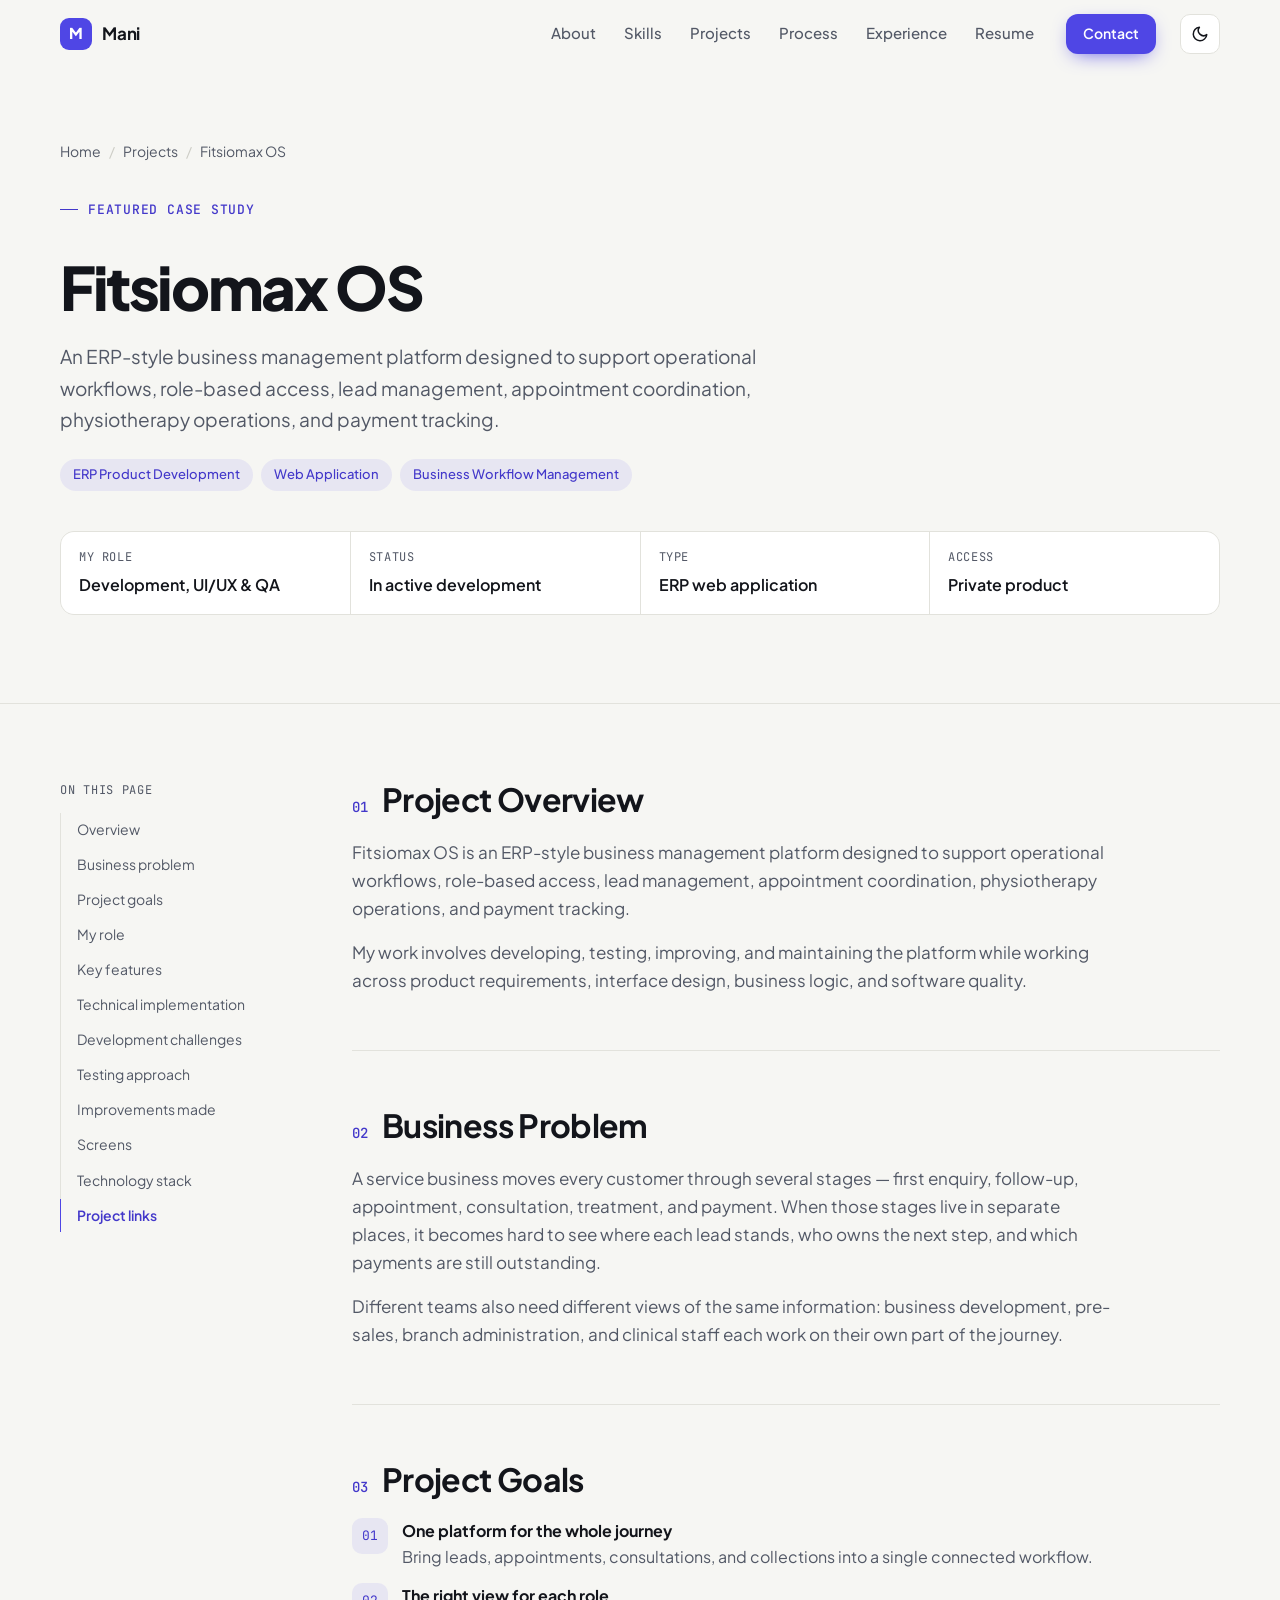
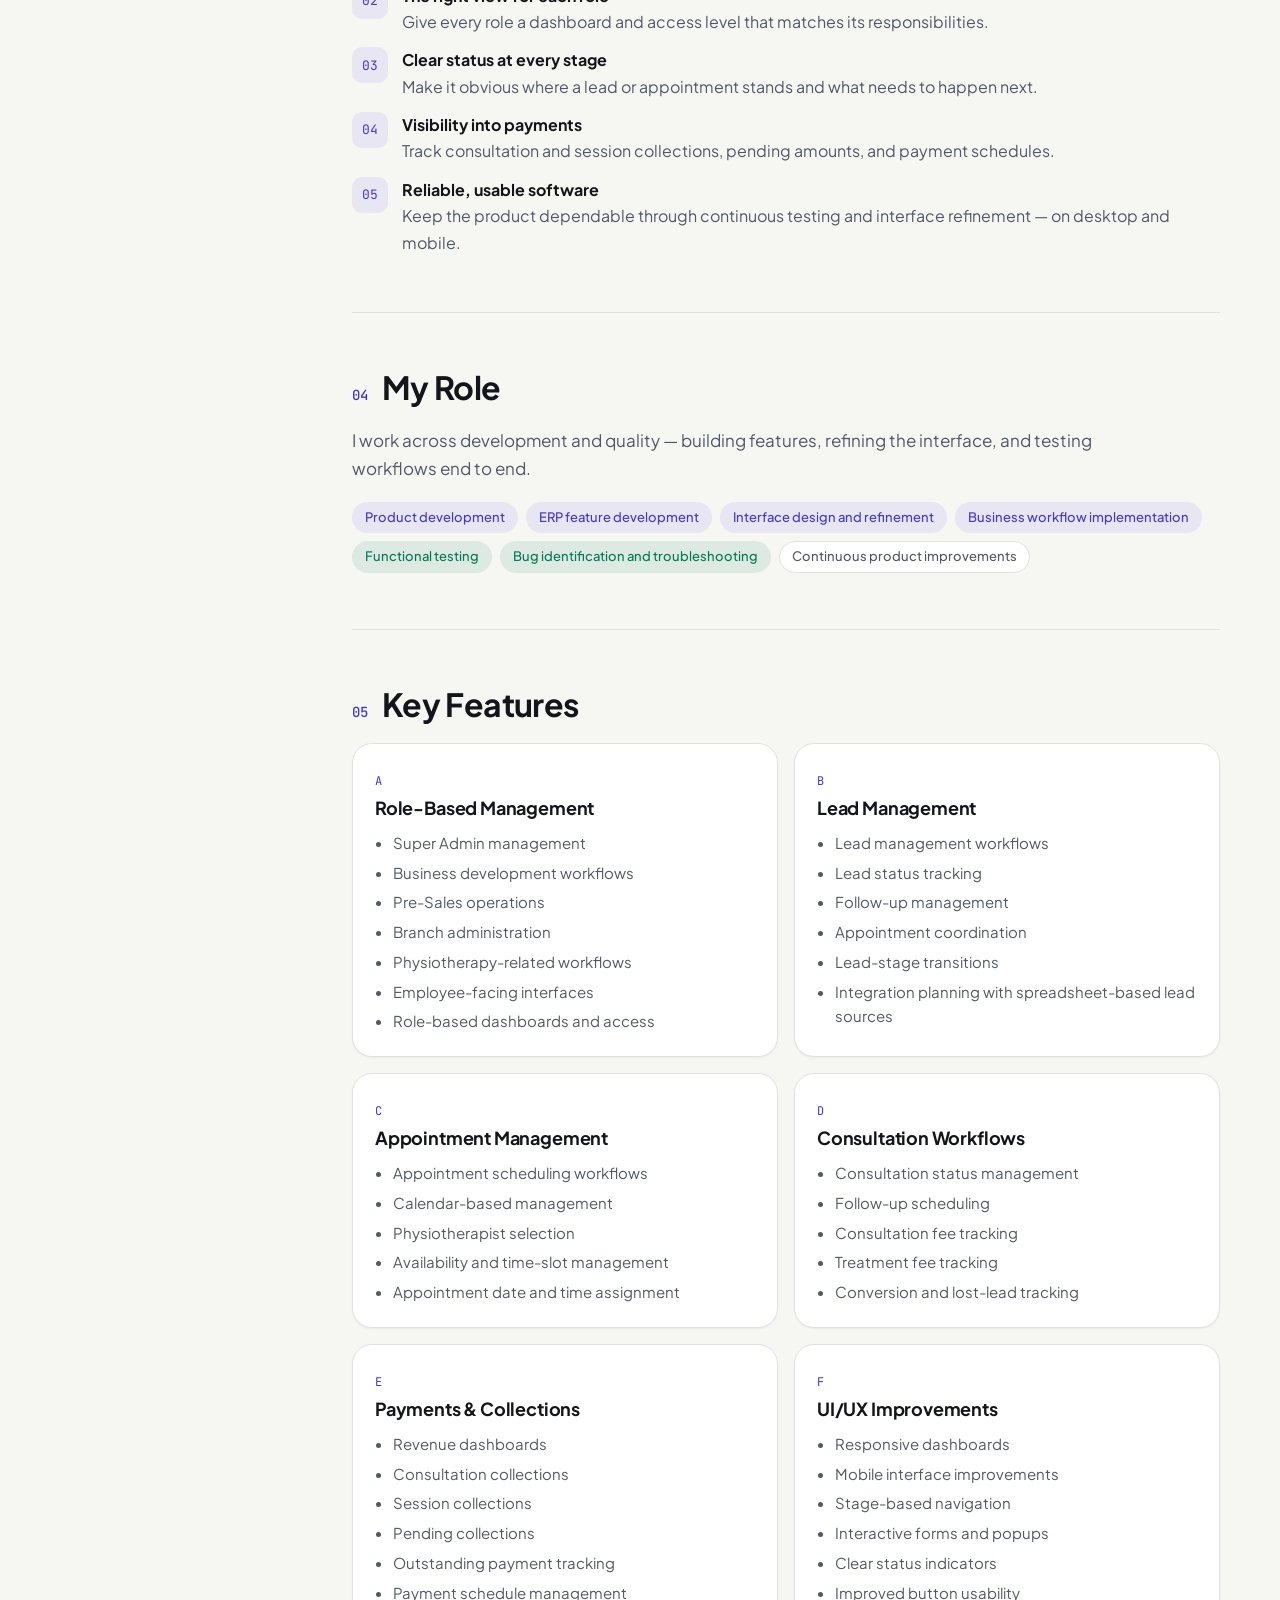
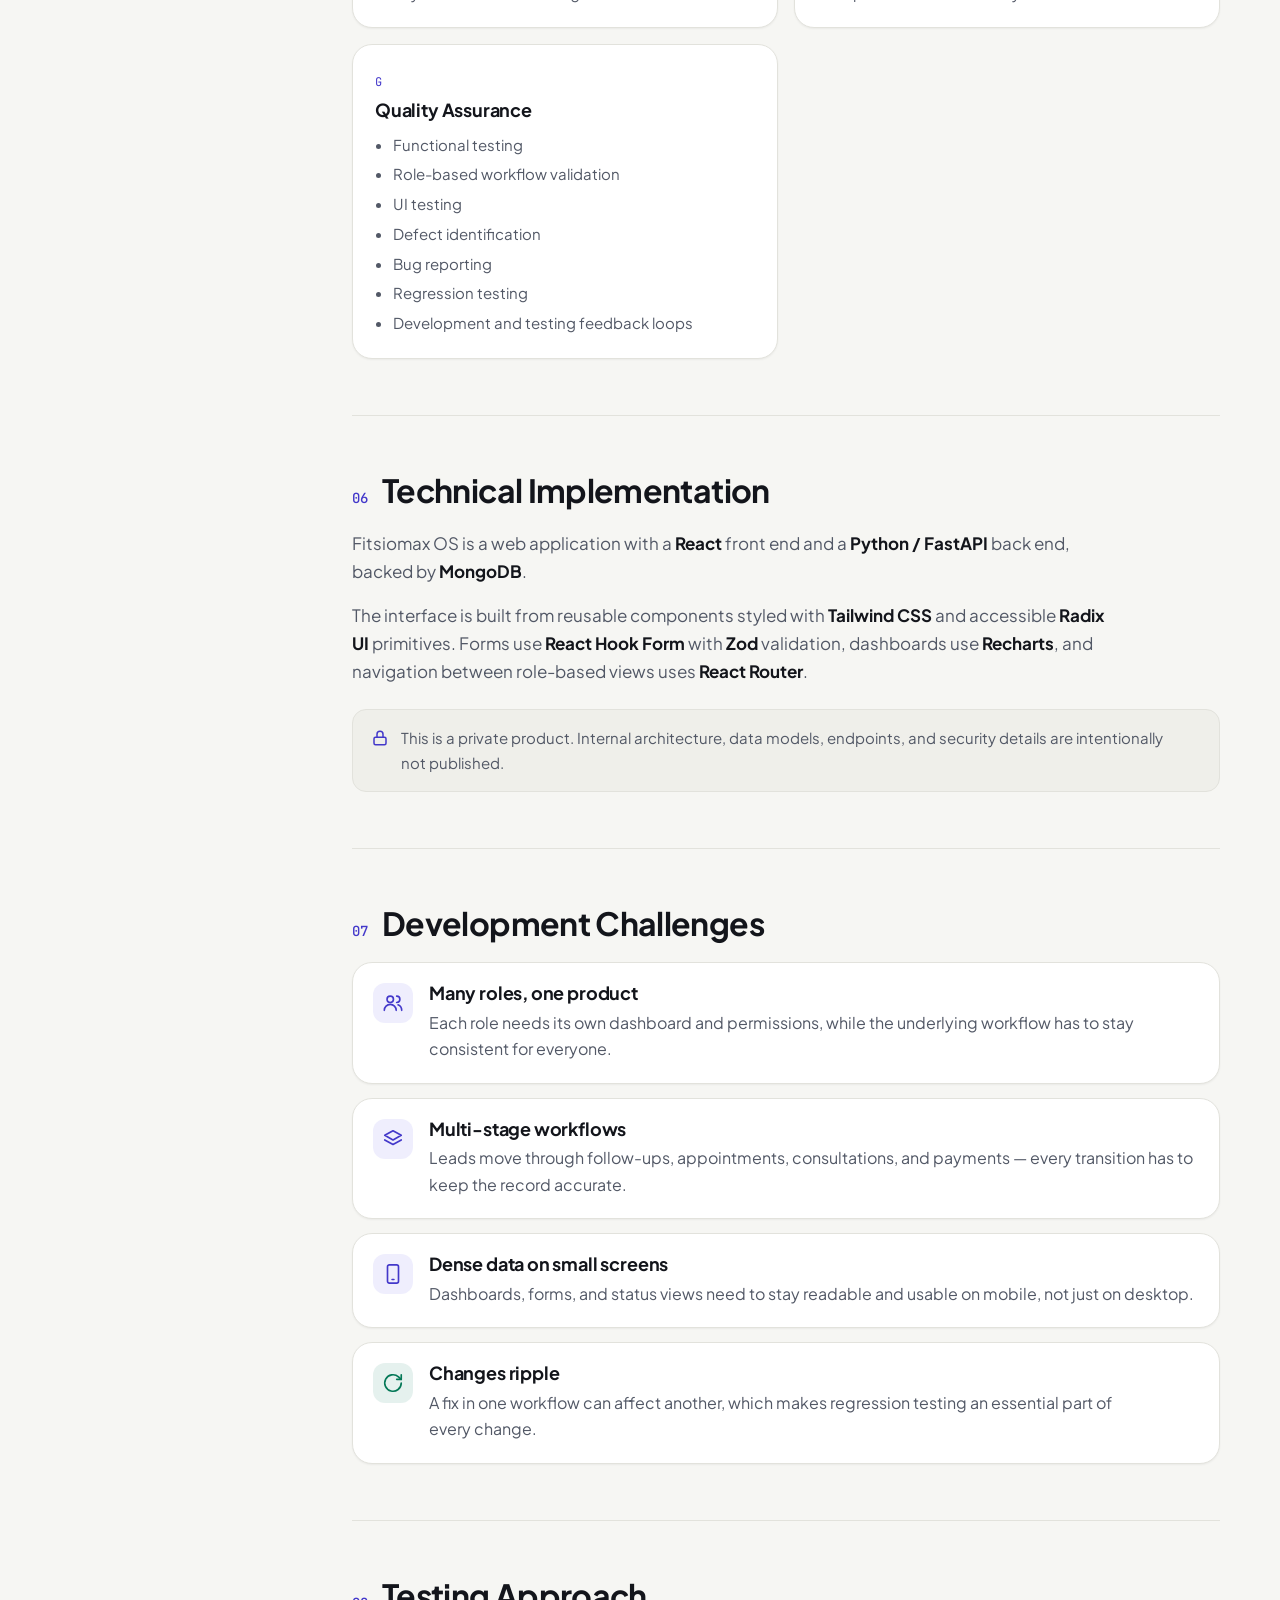
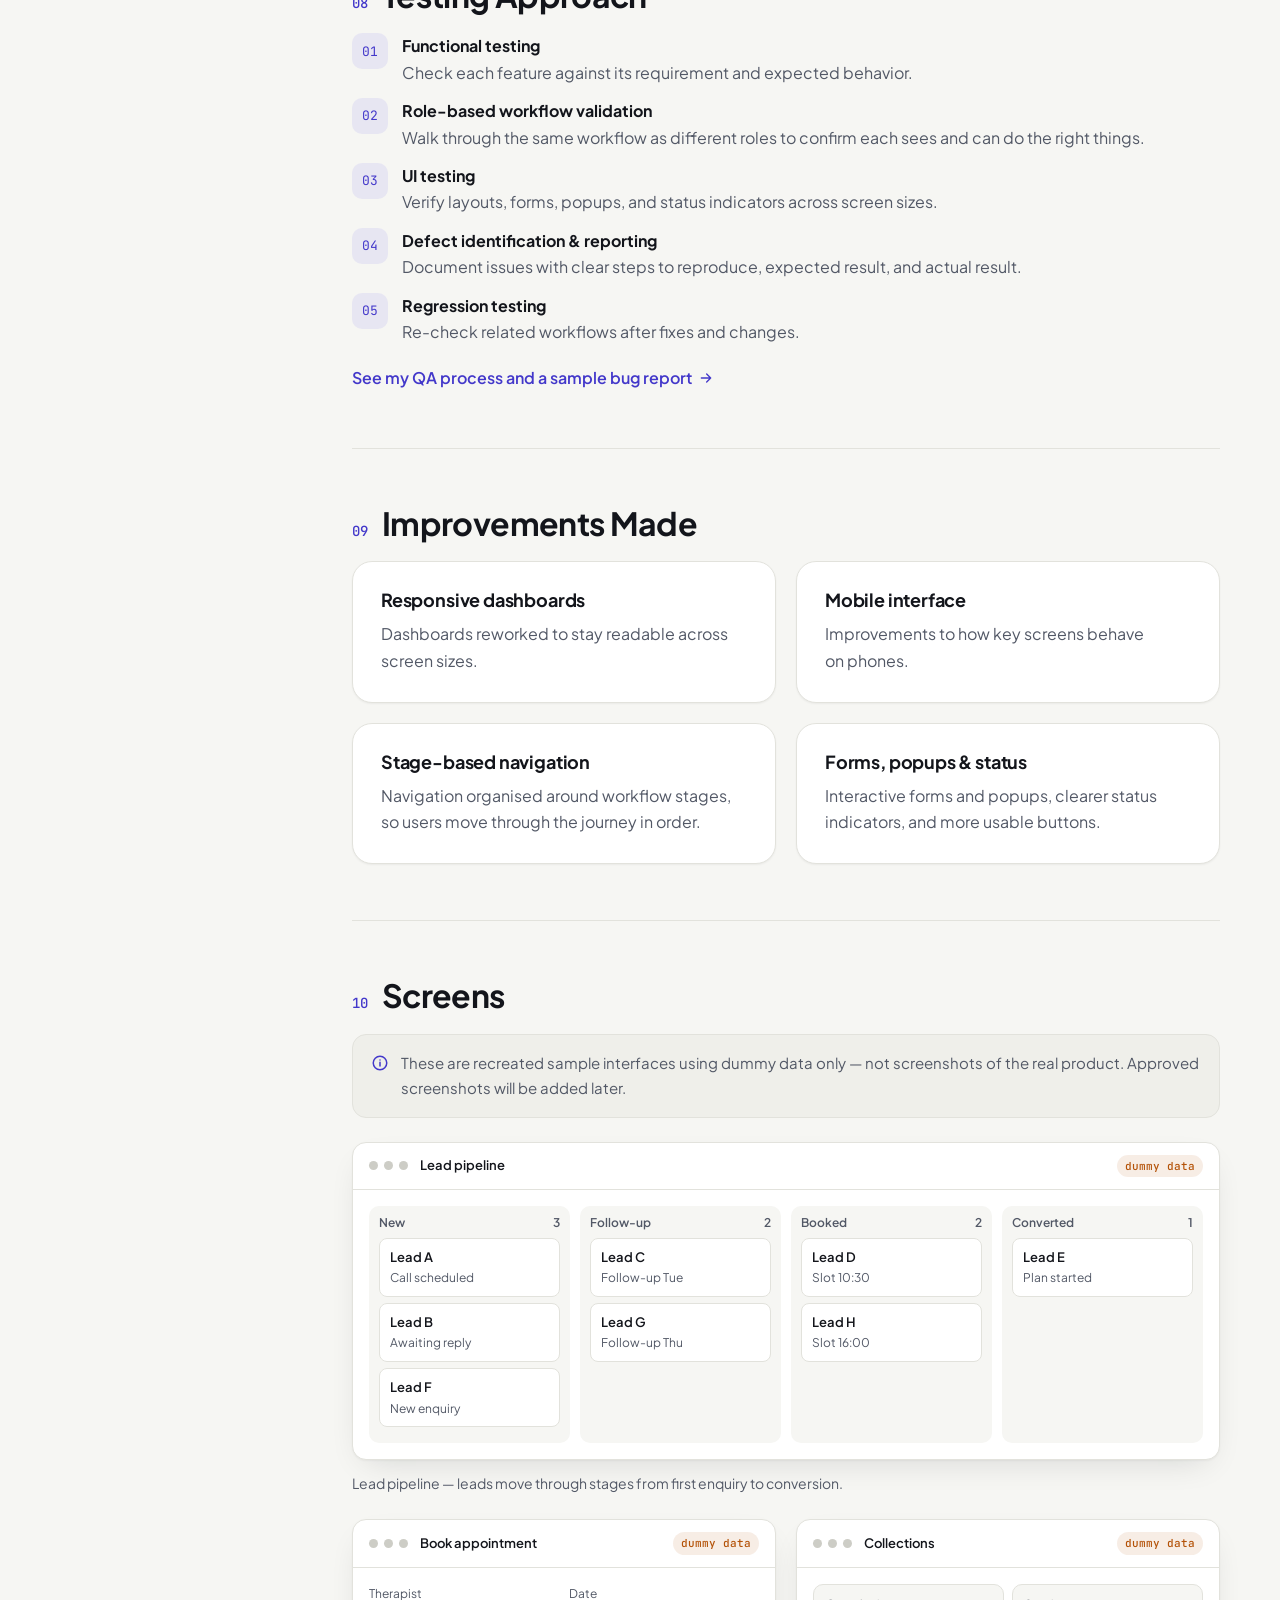
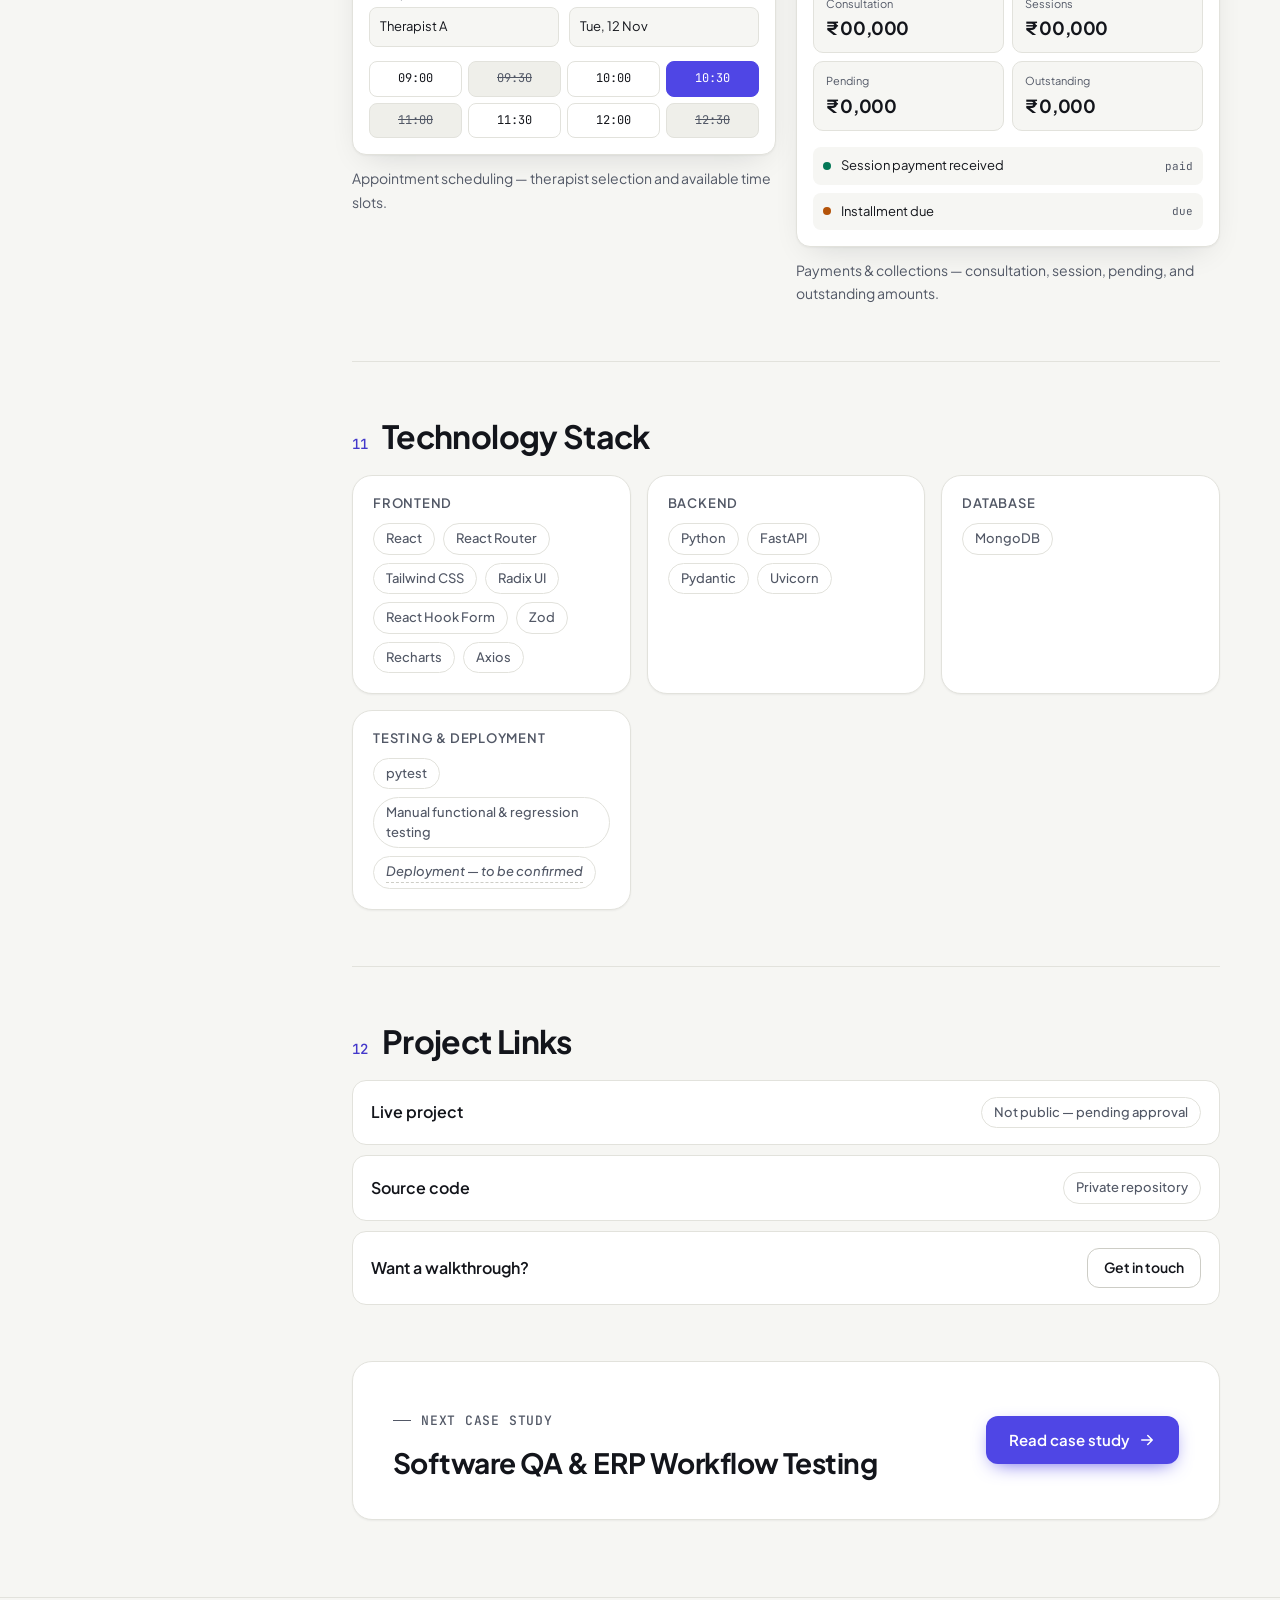
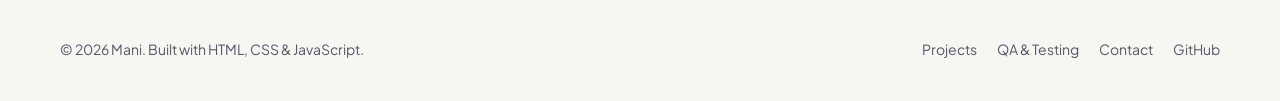
==== projects/fitsiomax-os/index.html @ da6dd42a "Add portfolio website: homepage, case studies, design system Plain HTML/CSS/JS portfolio for Mani, r" ====
<!doctype html>
<html lang="en" data-root="../../">
<head>
  <meta charset="utf-8">
  <meta name="viewport" content="width=device-width, initial-scale=1">
  <title>Fitsiomax OS — ERP Product Case Study | Mani</title>
  <meta name="description" content="Case study: Fitsiomax OS, an ERP-style business management platform for role-based operations, leads, appointments, consultations, and payments — developed and tested by Mani.">
  <link rel="canonical" href="https://ficdrofx.github.io/MeeeWeb/projects/fitsiomax-os/">

  <meta property="og:type" content="article">
  <meta property="og:site_name" content="Mani — Portfolio">
  <meta property="og:title" content="Fitsiomax OS — ERP Product Case Study">
  <meta property="og:description" content="Role-based ERP workflows for leads, appointments, consultations, and payments — development, UI/UX, and QA.">
  <meta property="og:url" content="https://ficdrofx.github.io/MeeeWeb/projects/fitsiomax-os/">
  <meta property="og:image" content="https://ficdrofx.github.io/MeeeWeb/assets/img/og-image.png">
  <meta name="twitter:card" content="summary_large_image">

  <meta name="theme-color" content="#f6f6f3" media="(prefers-color-scheme: light)">
  <meta name="theme-color" content="#0c0e13" media="(prefers-color-scheme: dark)">
  <link rel="icon" href="../../assets/img/favicon.svg" type="image/svg+xml">
  <link rel="apple-touch-icon" href="../../assets/img/apple-touch-icon.png">

  <script>
    (function () {
      var t;
      try { t = localStorage.getItem("theme"); } catch (e) {}
      if (t !== "light" && t !== "dark") t = matchMedia("(prefers-color-scheme: dark)").matches ? "dark" : "light";
      document.documentElement.setAttribute("data-theme", t);
      document.documentElement.classList.add("js");
    })();
  </script>

  <link rel="preconnect" href="https://fonts.googleapis.com">
  <link rel="preconnect" href="https://fonts.gstatic.com" crossorigin>
  <link rel="stylesheet" href="https://fonts.googleapis.com/css2?family=JetBrains+Mono:wght@400;500;600&family=Plus+Jakarta+Sans:wght@400;500;600;700;800&display=swap">
  <link rel="stylesheet" href="../../assets/css/styles.css">
  <script src="../../assets/js/config.js" defer></script>
  <script src="../../assets/js/main.js" defer></script>
</head>
<body>
  <a class="skip-link" href="#main">Skip to content</a>

  <header class="site-header">
    <div class="container header-inner">
      <a class="brand" href="../../" aria-label="Mani, home">
        <span class="brand-mark" aria-hidden="true">M</span>
        <span>Mani</span>
      </a>
      <nav id="site-nav" class="site-nav" aria-label="Primary">
        <ul class="nav-list">
          <li><a class="nav-link" href="../../#about">About</a></li>
          <li><a class="nav-link" href="../../#skills">Skills</a></li>
          <li><a class="nav-link" href="../../#projects">Projects</a></li>
          <li><a class="nav-link" href="../../#process">Process</a></li>
          <li><a class="nav-link" href="../../#experience">Experience</a></li>
          <li><a class="nav-link" href="../../#resume">Resume</a></li>
        </ul>
        <a class="btn btn-primary btn-sm nav-cta" href="../../#contact">Contact</a>
      </nav>
      <div class="header-actions">
        <button class="icon-btn" type="button" data-theme-toggle aria-label="Switch theme">
          <svg class="icon-sun" viewBox="0 0 24 24" fill="none" stroke="currentColor" stroke-width="2" stroke-linecap="round" aria-hidden="true"><circle cx="12" cy="12" r="4"/><path d="M12 2v2M12 20v2M4.9 4.9l1.4 1.4M17.7 17.7l1.4 1.4M2 12h2M20 12h2M4.9 19.1l1.4-1.4M17.7 6.3l1.4-1.4"/></svg>
          <svg class="icon-moon" viewBox="0 0 24 24" fill="none" stroke="currentColor" stroke-width="2" stroke-linecap="round" stroke-linejoin="round" aria-hidden="true"><path d="M21 12.8A9 9 0 1 1 11.2 3a7 7 0 0 0 9.8 9.8z"/></svg>
        </button>
        <button class="icon-btn menu-toggle" type="button" data-menu-toggle aria-controls="site-nav" aria-expanded="false" aria-label="Open menu">
          <svg class="icon-menu" viewBox="0 0 24 24" fill="none" stroke="currentColor" stroke-width="2" stroke-linecap="round" aria-hidden="true"><path d="M4 7h16M4 12h16M4 17h16"/></svg>
          <svg class="icon-close" viewBox="0 0 24 24" fill="none" stroke="currentColor" stroke-width="2" stroke-linecap="round" aria-hidden="true"><path d="M6 6l12 12M18 6 6 18"/></svg>
        </button>
      </div>
    </div>
  </header>

  <main id="main" tabindex="-1">
    <section class="case-hero">
      <div class="container">
        <nav aria-label="Breadcrumb">
          <ol class="breadcrumb">
            <li><a href="../../">Home</a></li>
            <li><a href="../../#projects">Projects</a></li>
            <li aria-current="page">Fitsiomax OS</li>
          </ol>
        </nav>
        <p class="eyebrow reveal">Featured case study</p>
        <h1 class="case-title reveal">Fitsiomax OS</h1>
        <p class="case-summary reveal reveal-delay-1">An ERP-style business management platform designed to support operational workflows, role-based access, lead management, appointment coordination, physiotherapy operations, and payment tracking.</p>
        <ul class="tag-list reveal reveal-delay-2" style="margin-top:24px">
          <li class="tag tag-accent">ERP Product Development</li>
          <li class="tag tag-accent">Web Application</li>
          <li class="tag tag-accent">Business Workflow Management</li>
        </ul>
        <dl class="case-meta reveal reveal-delay-2">
          <div><dt>My role</dt><dd>Development, UI/UX &amp; QA</dd></div>
          <div><dt>Status</dt><dd>In active development</dd></div>
          <div><dt>Type</dt><dd>ERP web application</dd></div>
          <div><dt>Access</dt><dd>Private product</dd></div>
        </dl>
      </div>
    </section>

    <div class="container case-layout">
      <aside class="toc" aria-label="On this page">
        <p>On this page</p>
        <ol>
          <li><a href="#overview">Overview</a></li>
          <li><a href="#problem">Business problem</a></li>
          <li><a href="#goals">Project goals</a></li>
          <li><a href="#role">My role</a></li>
          <li><a href="#features">Key features</a></li>
          <li><a href="#implementation">Technical implementation</a></li>
          <li><a href="#challenges">Development challenges</a></li>
          <li><a href="#testing">Testing approach</a></li>
          <li><a href="#improvements">Improvements made</a></li>
          <li><a href="#screens">Screens</a></li>
          <li><a href="#stack">Technology stack</a></li>
          <li><a href="#links">Project links</a></li>
        </ol>
      </aside>

      <div class="case-content">
        <section id="overview" class="case-section" aria-labelledby="h-overview">
          <h2 id="h-overview"><span class="num">01</span>Project Overview</h2>
          <div class="prose">
            <p>Fitsiomax OS is an ERP-style business management platform designed to support operational workflows, role-based access, lead management, appointment coordination, physiotherapy operations, and payment tracking.</p>
            <p>My work involves developing, testing, improving, and maintaining the platform while working across product requirements, interface design, business logic, and software quality.</p>
          </div>
        </section>

        <section id="problem" class="case-section" aria-labelledby="h-problem">
          <h2 id="h-problem"><span class="num">02</span>Business Problem</h2>
          <div class="prose">
            <p>A service business moves every customer through several stages — first enquiry, follow-up, appointment, consultation, treatment, and payment. When those stages live in separate places, it becomes hard to see where each lead stands, who owns the next step, and which payments are still outstanding.</p>
            <p>Different teams also need different views of the same information: business development, pre-sales, branch administration, and clinical staff each work on their own part of the journey.</p>
          </div>
        </section>

        <section id="goals" class="case-section" aria-labelledby="h-goals">
          <h2 id="h-goals"><span class="num">03</span>Project Goals</h2>
          <ol class="steps">
            <li><div><strong>One platform for the whole journey</strong>Bring leads, appointments, consultations, and collections into a single connected workflow.</div></li>
            <li><div><strong>The right view for each role</strong>Give every role a dashboard and access level that matches its responsibilities.</div></li>
            <li><div><strong>Clear status at every stage</strong>Make it obvious where a lead or appointment stands and what needs to happen next.</div></li>
            <li><div><strong>Visibility into payments</strong>Track consultation and session collections, pending amounts, and payment schedules.</div></li>
            <li><div><strong>Reliable, usable software</strong>Keep the product dependable through continuous testing and interface refinement — on desktop and mobile.</div></li>
          </ol>
        </section>

        <section id="role" class="case-section" aria-labelledby="h-role">
          <h2 id="h-role"><span class="num">04</span>My Role</h2>
          <div class="prose"><p>I work across development and quality — building features, refining the interface, and testing workflows end to end.</p></div>
          <ul class="tag-list" style="margin-top:20px">
            <li class="tag tag-accent">Product development</li>
            <li class="tag tag-accent">ERP feature development</li>
            <li class="tag tag-accent">Interface design and refinement</li>
            <li class="tag tag-accent">Business workflow implementation</li>
            <li class="tag tag-green">Functional testing</li>
            <li class="tag tag-green">Bug identification and troubleshooting</li>
            <li class="tag">Continuous product improvements</li>
          </ul>
        </section>

        <section id="features" class="case-section" aria-labelledby="h-features">
          <h2 id="h-features"><span class="num">05</span>Key Features</h2>
          <div class="feature-blocks">
            <article class="card feature-block">
              <span class="label">A</span>
              <h3>Role-Based Management</h3>
              <ul>
                <li>Super Admin management</li>
                <li>Business development workflows</li>
                <li>Pre-Sales operations</li>
                <li>Branch administration</li>
                <li>Physiotherapy-related workflows</li>
                <li>Employee-facing interfaces</li>
                <li>Role-based dashboards and access</li>
              </ul>
            </article>
            <article class="card feature-block">
              <span class="label">B</span>
              <h3>Lead Management</h3>
              <ul>
                <li>Lead management workflows</li>
                <li>Lead status tracking</li>
                <li>Follow-up management</li>
                <li>Appointment coordination</li>
                <li>Lead-stage transitions</li>
                <li>Integration planning with spreadsheet-based lead sources</li>
              </ul>
            </article>
            <article class="card feature-block">
              <span class="label">C</span>
              <h3>Appointment Management</h3>
              <ul>
                <li>Appointment scheduling workflows</li>
                <li>Calendar-based management</li>
                <li>Physiotherapist selection</li>
                <li>Availability and time-slot management</li>
                <li>Appointment date and time assignment</li>
              </ul>
            </article>
            <article class="card feature-block">
              <span class="label">D</span>
              <h3>Consultation Workflows</h3>
              <ul>
                <li>Consultation status management</li>
                <li>Follow-up scheduling</li>
                <li>Consultation fee tracking</li>
                <li>Treatment fee tracking</li>
                <li>Conversion and lost-lead tracking</li>
              </ul>
            </article>
            <article class="card feature-block">
              <span class="label">E</span>
              <h3>Payments &amp; Collections</h3>
              <ul>
                <li>Revenue dashboards</li>
                <li>Consultation collections</li>
                <li>Session collections</li>
                <li>Pending collections</li>
                <li>Outstanding payment tracking</li>
                <li>Payment schedule management</li>
              </ul>
            </article>
            <article class="card feature-block">
              <span class="label">F</span>
              <h3>UI/UX Improvements</h3>
              <ul>
                <li>Responsive dashboards</li>
                <li>Mobile interface improvements</li>
                <li>Stage-based navigation</li>
                <li>Interactive forms and popups</li>
                <li>Clear status indicators</li>
                <li>Improved button usability</li>
              </ul>
            </article>
            <article class="card feature-block">
              <span class="label">G</span>
              <h3>Quality Assurance</h3>
              <ul>
                <li>Functional testing</li>
                <li>Role-based workflow validation</li>
                <li>UI testing</li>
                <li>Defect identification</li>
                <li>Bug reporting</li>
                <li>Regression testing</li>
                <li>Development and testing feedback loops</li>
              </ul>
            </article>
          </div>
        </section>

        <section id="implementation" class="case-section" aria-labelledby="h-implementation">
          <h2 id="h-implementation"><span class="num">06</span>Technical Implementation</h2>
          <div class="prose">
            <p>Fitsiomax OS is a web application with a <strong>React</strong> front end and a <strong>Python / FastAPI</strong> back end, backed by <strong>MongoDB</strong>.</p>
            <p>The interface is built from reusable components styled with <strong>Tailwind CSS</strong> and accessible <strong>Radix UI</strong> primitives. Forms use <strong>React Hook Form</strong> with <strong>Zod</strong> validation, dashboards use <strong>Recharts</strong>, and navigation between role-based views uses <strong>React Router</strong>.</p>
          </div>
          <div class="callout" style="margin-top:24px">
            <svg viewBox="0 0 24 24" fill="none" stroke="currentColor" stroke-width="2" stroke-linecap="round" stroke-linejoin="round" aria-hidden="true"><rect x="4" y="11" width="16" height="10" rx="2"/><path d="M8 11V7a4 4 0 0 1 8 0v4"/></svg>
            <p>This is a private product. Internal architecture, data models, endpoints, and security details are intentionally not published.</p>
          </div>
        </section>

        <section id="challenges" class="case-section" aria-labelledby="h-challenges">
          <h2 id="h-challenges"><span class="num">07</span>Development Challenges</h2>
          <div class="challenge-list">
            <article class="card challenge">
              <span class="icon-tile"><svg viewBox="0 0 24 24" fill="none" stroke="currentColor" stroke-width="1.8" stroke-linecap="round" stroke-linejoin="round" aria-hidden="true"><circle cx="9" cy="8" r="3.5"/><path d="M2.5 20a6.5 6.5 0 0 1 13 0"/><path d="M16 4.5a3.5 3.5 0 0 1 0 7M21.5 20a6.5 6.5 0 0 0-4-6"/></svg></span>
              <div><h3>Many roles, one product</h3><p>Each role needs its own dashboard and permissions, while the underlying workflow has to stay consistent for everyone.</p></div>
            </article>
            <article class="card challenge">
              <span class="icon-tile"><svg viewBox="0 0 24 24" fill="none" stroke="currentColor" stroke-width="1.8" stroke-linecap="round" stroke-linejoin="round" aria-hidden="true"><path d="m12 3 9 5-9 5-9-5z"/><path d="m3 13 9 5 9-5"/></svg></span>
              <div><h3>Multi-stage workflows</h3><p>Leads move through follow-ups, appointments, consultations, and payments — every transition has to keep the record accurate.</p></div>
            </article>
            <article class="card challenge">
              <span class="icon-tile"><svg viewBox="0 0 24 24" fill="none" stroke="currentColor" stroke-width="1.8" stroke-linecap="round" stroke-linejoin="round" aria-hidden="true"><rect x="6" y="2" width="12" height="20" rx="2"/><path d="M11 18h2"/></svg></span>
              <div><h3>Dense data on small screens</h3><p>Dashboards, forms, and status views need to stay readable and usable on mobile, not just on desktop.</p></div>
            </article>
            <article class="card challenge">
              <span class="icon-tile green"><svg viewBox="0 0 24 24" fill="none" stroke="currentColor" stroke-width="1.8" stroke-linecap="round" stroke-linejoin="round" aria-hidden="true"><path d="M21 12a9 9 0 1 1-3-6.7L21 8"/><path d="M21 3v5h-5"/></svg></span>
              <div><h3>Changes ripple</h3><p>A fix in one workflow can affect another, which makes regression testing an essential part of every change.</p></div>
            </article>
          </div>
        </section>

        <section id="testing" class="case-section" aria-labelledby="h-testing">
          <h2 id="h-testing"><span class="num">08</span>Testing Approach</h2>
          <ol class="steps">
            <li><div><strong>Functional testing</strong>Check each feature against its requirement and expected behavior.</div></li>
            <li><div><strong>Role-based workflow validation</strong>Walk through the same workflow as different roles to confirm each sees and can do the right things.</div></li>
            <li><div><strong>UI testing</strong>Verify layouts, forms, popups, and status indicators across screen sizes.</div></li>
            <li><div><strong>Defect identification &amp; reporting</strong>Document issues with clear steps to reproduce, expected result, and actual result.</div></li>
            <li><div><strong>Regression testing</strong>Re-check related workflows after fixes and changes.</div></li>
          </ol>
          <p style="margin-top:20px"><a class="text-link" href="../qa-testing/">See my QA process and a sample bug report <svg viewBox="0 0 24 24" fill="none" stroke="currentColor" stroke-width="2" stroke-linecap="round" stroke-linejoin="round" aria-hidden="true"><path d="M5 12h14M13 6l6 6-6 6"/></svg></a></p>
        </section>

        <section id="improvements" class="case-section" aria-labelledby="h-improvements">
          <h2 id="h-improvements"><span class="num">09</span>Improvements Made</h2>
          <div class="grid grid-2">
            <div class="card"><h3>Responsive dashboards</h3><p>Dashboards reworked to stay readable across screen sizes.</p></div>
            <div class="card"><h3>Mobile interface</h3><p>Improvements to how key screens behave on phones.</p></div>
            <div class="card"><h3>Stage-based navigation</h3><p>Navigation organised around workflow stages, so users move through the journey in order.</p></div>
            <div class="card"><h3>Forms, popups &amp; status</h3><p>Interactive forms and popups, clearer status indicators, and more usable buttons.</p></div>
          </div>
        </section>

        <section id="screens" class="case-section" aria-labelledby="h-screens">
          <h2 id="h-screens"><span class="num">10</span>Screens</h2>
          <div class="callout" style="margin-bottom:24px">
            <svg viewBox="0 0 24 24" fill="none" stroke="currentColor" stroke-width="2" stroke-linecap="round" stroke-linejoin="round" aria-hidden="true"><circle cx="12" cy="12" r="9"/><path d="M12 11v5M12 8h.01"/></svg>
            <p>These are recreated sample interfaces using dummy data only — not screenshots of the real product. Approved screenshots will be added later.</p>
          </div>
          <div class="screens">
            <figure class="screen-figure">
              <div class="mock-window" aria-hidden="true">
                <div class="mock-bar"><span class="dots"><i></i><i></i><i></i></span><span class="mock-title">Lead pipeline</span><span class="mock-pill">dummy data</span></div>
                <div class="mock-body">
                  <div class="mock-board">
                    <div class="mock-col"><h4>New <span>3</span></h4>
                      <div class="mock-item"><b>Lead A</b><span>Call scheduled</span></div>
                      <div class="mock-item"><b>Lead B</b><span>Awaiting reply</span></div>
                      <div class="mock-item"><b>Lead F</b><span>New enquiry</span></div>
                    </div>
                    <div class="mock-col"><h4>Follow-up <span>2</span></h4>
                      <div class="mock-item"><b>Lead C</b><span>Follow-up Tue</span></div>
                      <div class="mock-item"><b>Lead G</b><span>Follow-up Thu</span></div>
                    </div>
                    <div class="mock-col"><h4>Booked <span>2</span></h4>
                      <div class="mock-item"><b>Lead D</b><span>Slot 10:30</span></div>
                      <div class="mock-item"><b>Lead H</b><span>Slot 16:00</span></div>
                    </div>
                    <div class="mock-col"><h4>Converted <span>1</span></h4>
                      <div class="mock-item"><b>Lead E</b><span>Plan started</span></div>
                    </div>
                  </div>
                </div>
              </div>
              <figcaption>Lead pipeline — leads move through stages from first enquiry to conversion.</figcaption>
            </figure>

            <div class="grid grid-2">
              <figure class="screen-figure">
                <div class="mock-window" aria-hidden="true">
                  <div class="mock-bar"><span class="dots"><i></i><i></i><i></i></span><span class="mock-title">Book appointment</span><span class="mock-pill">dummy data</span></div>
                  <div class="mock-body">
                    <div class="mock-form-row">
                      <div class="mock-field">Therapist<div>Therapist A</div></div>
                      <div class="mock-field">Date<div>Tue, 12 Nov</div></div>
                    </div>
                    <div class="mock-slots">
                      <span>09:00</span><span class="booked">09:30</span><span>10:00</span><span class="picked">10:30</span>
                      <span class="booked">11:00</span><span>11:30</span><span>12:00</span><span class="booked">12:30</span>
                    </div>
                  </div>
                </div>
                <figcaption>Appointment scheduling — therapist selection and available time slots.</figcaption>
              </figure>

              <figure class="screen-figure">
                <div class="mock-window" aria-hidden="true">
                  <div class="mock-bar"><span class="dots"><i></i><i></i><i></i></span><span class="mock-title">Collections</span><span class="mock-pill">dummy data</span></div>
                  <div class="mock-body">
                    <div class="mock-stats" style="grid-template-columns:repeat(2,1fr)">
                      <div class="mock-stat"><span>Consultation</span><strong>₹ 00,000</strong></div>
                      <div class="mock-stat"><span>Sessions</span><strong>₹ 00,000</strong></div>
                      <div class="mock-stat"><span>Pending</span><strong>₹ 0,000</strong></div>
                      <div class="mock-stat"><span>Outstanding</span><strong>₹ 0,000</strong></div>
                    </div>
                    <ul class="mock-rows">
                      <li><span class="dot dot-green"></span>Session payment received<span>paid</span></li>
                      <li><span class="dot dot-amber"></span>Installment due<span>due</span></li>
                    </ul>
                  </div>
                </div>
                <figcaption>Payments &amp; collections — consultation, session, pending, and outstanding amounts.</figcaption>
              </figure>
            </div>
          </div>
        </section>

        <section id="stack" class="case-section" aria-labelledby="h-stack">
          <h2 id="h-stack"><span class="num">11</span>Technology Stack</h2>
          <div class="stack-groups">
            <div class="card stack-group">
              <h3>Frontend</h3>
              <ul class="tag-list">
                <li class="tag">React</li><li class="tag">React Router</li><li class="tag">Tailwind CSS</li><li class="tag">Radix UI</li><li class="tag">React Hook Form</li><li class="tag">Zod</li><li class="tag">Recharts</li><li class="tag">Axios</li>
              </ul>
            </div>
            <div class="card stack-group">
              <h3>Backend</h3>
              <ul class="tag-list">
                <li class="tag">Python</li><li class="tag">FastAPI</li><li class="tag">Pydantic</li><li class="tag">Uvicorn</li>
              </ul>
            </div>
            <div class="card stack-group">
              <h3>Database</h3>
              <ul class="tag-list"><li class="tag">MongoDB</li></ul>
            </div>
            <div class="card stack-group">
              <h3>Testing &amp; Deployment</h3>
              <ul class="tag-list">
                <li class="tag">pytest</li>
                <li class="tag">Manual functional &amp; regression testing</li>
                <!-- EDIT: add your deployment platform once confirmed -->
                <li class="tag"><span class="ph">Deployment — to be confirmed</span></li>
              </ul>
            </div>
          </div>
        </section>

        <section id="links" class="case-section" aria-labelledby="h-links">
          <h2 id="h-links"><span class="num">12</span>Project Links</h2>
          <ul class="link-list">
            <li class="link-row"><span>Live project</span><span class="tag">Not public — pending approval</span></li>
            <li class="link-row"><span>Source code</span><span class="tag">Private repository</span></li>
            <li class="link-row"><span>Want a walkthrough?</span><a class="btn btn-secondary btn-sm" href="../../#contact">Get in touch</a></li>
          </ul>
        </section>

        <div class="card case-next">
          <div>
            <p class="eyebrow">Next case study</p>
            <h2>Software QA &amp; ERP Workflow Testing</h2>
          </div>
          <a class="btn btn-primary" href="../qa-testing/">
            Read case study
            <svg class="icon-arrow" viewBox="0 0 24 24" fill="none" stroke="currentColor" stroke-width="2" stroke-linecap="round" stroke-linejoin="round" aria-hidden="true"><path d="M5 12h14M13 6l6 6-6 6"/></svg>
          </a>
        </div>
      </div>
    </div>
  </main>

  <footer class="site-footer">
    <div class="container footer-inner">
      <p>© <span data-year>2026</span> Mani. Built with HTML, CSS &amp; JavaScript.</p>
      <ul class="footer-links">
        <li><a href="../../#projects">Projects</a></li>
        <li><a href="../qa-testing/">QA &amp; Testing</a></li>
        <li><a href="../../#contact">Contact</a></li>
        <li><a data-link="github" href="https://github.com/FicdroFx">GitHub</a></li>
      </ul>
    </div>
  </footer>

  <button class="back-to-top" type="button" data-back-to-top aria-label="Back to top">
    <svg viewBox="0 0 24 24" fill="none" stroke="currentColor" stroke-width="2" stroke-linecap="round" stroke-linejoin="round" aria-hidden="true"><path d="M12 19V5M6 11l6-6 6 6"/></svg>
  </button>
</body>
</html>
---- assets/css/styles.css ----
/* ==========================================================================
   Mani — Portfolio design system
   1. Tokens   2. Base   3. Layout   4. Components   5. Home sections
   6. Case studies   7. Motion & utilities
   ========================================================================== */

/* 1. Tokens --------------------------------------------------------------- */
:root {
  --font-sans: "Plus Jakarta Sans", system-ui, -apple-system, "Segoe UI", Roboto, sans-serif;
  --font-mono: "JetBrains Mono", ui-monospace, SFMono-Regular, Consolas, monospace;

  --bg: #f6f6f3;
  --surface: #ffffff;
  --surface-2: #efefea;
  --text: #13151b;
  --text-muted: #525866;
  --border: #e2e2dc;
  --border-strong: #cdcdc6;

  --accent: #4f46e5;
  --accent-hover: #4338ca;
  --accent-contrast: #ffffff;
  --accent-text: #4338ca;
  --accent-soft: rgb(79 70 229 / 0.09);
  --green: #047857;
  --green-soft: rgb(4 120 87 / 0.1);
  --amber: #b45309;
  --amber-soft: rgb(180 83 9 / 0.1);
  --red: #b91c1c;
  --red-soft: rgb(185 28 28 / 0.09);

  --shadow-sm: 0 1px 2px rgb(15 17 23 / 0.05);
  --shadow: 0 1px 2px rgb(15 17 23 / 0.04), 0 12px 32px -14px rgb(15 17 23 / 0.16);
  --header-bg: rgb(246 246 243 / 0.82);
  --grid-line: rgb(19 21 27 / 0.055);

  --radius-lg: 20px;
  --radius: 14px;
  --radius-sm: 10px;
  --radius-pill: 999px;
  --container: 1160px;
  --gutter: 16px;
  --section-y: clamp(72px, 10vw, 128px);
  --header-h: 68px;
  --ease: cubic-bezier(0.2, 0.7, 0.2, 1);

  color-scheme: light;
}

[data-theme="dark"] {
  --bg: #0c0e13;
  --surface: #13161d;
  --surface-2: #1a1e27;
  --text: #ecedf1;
  --text-muted: #a3a9b7;
  --border: #242936;
  --border-strong: #353c4d;

  --accent: #7b7fff;
  --accent-hover: #9598ff;
  --accent-contrast: #0c0e13;
  --accent-text: #a9abff;
  --accent-soft: rgb(123 127 255 / 0.13);
  --green: #34d399;
  --green-soft: rgb(52 211 153 / 0.12);
  --amber: #fbbf24;
  --amber-soft: rgb(251 191 36 / 0.12);
  --red: #f87171;
  --red-soft: rgb(248 113 113 / 0.12);

  --shadow-sm: 0 1px 2px rgb(0 0 0 / 0.3);
  --shadow: 0 1px 2px rgb(0 0 0 / 0.3), 0 16px 40px -16px rgb(0 0 0 / 0.6);
  --header-bg: rgb(12 14 19 / 0.78);
  --grid-line: rgb(255 255 255 / 0.04);

  color-scheme: dark;
}

@media (min-width: 640px) {
  :root { --gutter: 32px; }
}

/* 2. Base ----------------------------------------------------------------- */
*, *::before, *::after { box-sizing: border-box; }

html {
  -webkit-text-size-adjust: 100%;
  scroll-padding-top: calc(var(--header-h) + 16px);
}

@media (prefers-reduced-motion: no-preference) {
  html { scroll-behavior: smooth; }
}

html:has(dialog[open]) { overflow: hidden; }

body {
  margin: 0;
  background: var(--bg);
  color: var(--text);
  font-family: var(--font-sans);
  font-size: 1rem;
  line-height: 1.65;
  -webkit-font-smoothing: antialiased;
  text-rendering: optimizeLegibility;
  overflow-x: clip;
  transition: background-color 0.3s var(--ease), color 0.3s var(--ease);
}

body.no-scroll { overflow: hidden; }

h1, h2, h3, h4 {
  margin: 0;
  line-height: 1.15;
  letter-spacing: -0.02em;
  font-weight: 700;
  text-wrap: balance;
}

p { margin: 0; text-wrap: pretty; }
ul, ol { margin: 0; }
img, svg { display: block; max-width: 100%; }
a { color: inherit; text-decoration: none; }
button, input, textarea, select { font: inherit; color: inherit; }
button { cursor: pointer; }
[hidden] { display: none !important; }

:focus-visible {
  outline: 2px solid var(--accent);
  outline-offset: 3px;
  border-radius: 6px;
}

::selection { background: var(--accent); color: var(--accent-contrast); }

.skip-link {
  position: absolute;
  left: 16px;
  top: -100px;
  z-index: 100;
  padding: 10px 16px;
  background: var(--accent);
  color: var(--accent-contrast);
  border-radius: var(--radius-sm);
  font-weight: 600;
}
.skip-link:focus { top: 12px; }

.visually-hidden {
  position: absolute !important;
  width: 1px; height: 1px;
  padding: 0; margin: -1px;
  overflow: hidden; clip: rect(0 0 0 0);
  white-space: nowrap; border: 0;
}

/* 3. Layout --------------------------------------------------------------- */
.container {
  width: min(100% - 2 * var(--gutter), var(--container));
  margin-inline: auto;
}

.section { padding-block: var(--section-y); }
.section + .section { border-top: 1px solid var(--border); }

.section-head {
  max-width: 680px;
  margin-bottom: clamp(36px, 5vw, 56px);
}
.section-head.center { margin-inline: auto; text-align: center; }

.eyebrow {
  display: inline-flex;
  align-items: center;
  gap: 10px;
  margin-bottom: 16px;
  font-family: var(--font-mono);
  font-size: 0.8125rem;
  font-weight: 500;
  letter-spacing: 0.06em;
  text-transform: uppercase;
  color: var(--accent-text);
}
.eyebrow::before {
  content: "";
  width: 18px;
  height: 1px;
  background: currentColor;
}

.section-title { font-size: clamp(2rem, 4.6vw, 3rem); letter-spacing: -0.03em; }
.lead { margin-top: 16px; font-size: clamp(1.0625rem, 1.6vw, 1.1875rem); color: var(--text-muted); }

.grid { display: grid; gap: 20px; }
.grid-2 { grid-template-columns: repeat(auto-fit, minmax(min(100%, 320px), 1fr)); }
.grid-4 { grid-template-columns: repeat(auto-fit, minmax(min(100%, 240px), 1fr)); }

/* 4. Components ----------------------------------------------------------- */

/* Header */
.site-header {
  position: sticky;
  top: 0;
  z-index: 50;
  height: var(--header-h);
  border-bottom: 1px solid transparent;
  transition: background-color 0.25s var(--ease), border-color 0.25s var(--ease);
}
.site-header.is-scrolled,
.site-header.nav-open {
  background: var(--header-bg);
  border-bottom-color: var(--border);
  -webkit-backdrop-filter: saturate(160%) blur(14px);
  backdrop-filter: saturate(160%) blur(14px);
}

.header-inner {
  height: 100%;
  display: flex;
  align-items: center;
  gap: 24px;
}

.brand {
  display: inline-flex;
  align-items: center;
  gap: 10px;
  font-weight: 700;
  font-size: 1.0625rem;
  letter-spacing: -0.01em;
  margin-right: auto;
}
.brand-mark {
  width: 32px;
  height: 32px;
  display: grid;
  place-items: center;
  border-radius: 9px;
  background: var(--accent);
  color: var(--accent-contrast);
  font-weight: 800;
  font-size: 0.9375rem;
}

.site-nav { display: flex; align-items: center; gap: 20px; }
.nav-list { list-style: none; padding: 0; display: flex; gap: 4px; }
.nav-link {
  display: inline-block;
  padding: 8px 12px;
  border-radius: var(--radius-sm);
  font-size: 0.9375rem;
  font-weight: 500;
  color: var(--text-muted);
  transition: color 0.2s, background-color 0.2s;
}
.nav-link:hover { color: var(--text); background: var(--surface-2); }
.nav-link[aria-current] { color: var(--text); }

.header-actions { display: flex; align-items: center; gap: 6px; }

.icon-btn {
  width: 40px;
  height: 40px;
  display: grid;
  place-items: center;
  border-radius: var(--radius-sm);
  border: 1px solid var(--border);
  background: var(--surface);
  color: var(--text);
  transition: border-color 0.2s, transform 0.2s var(--ease);
}
.icon-btn:hover { border-color: var(--border-strong); }
.icon-btn:active { transform: scale(0.96); }
.icon-btn svg { width: 18px; height: 18px; }

.icon-moon, [data-theme="dark"] .icon-sun { display: block; }
.icon-sun, [data-theme="dark"] .icon-moon { display: none; }

.menu-toggle { display: none; }
.menu-toggle .icon-close, .nav-open .menu-toggle .icon-menu { display: none; }
.nav-open .menu-toggle .icon-close { display: block; }

@media (max-width: 899px) {
  .menu-toggle { display: grid; }
  .site-nav {
    display: none;
    position: fixed;
    inset: var(--header-h) 0 0 0;
    flex-direction: column;
    align-items: stretch;
    gap: 16px;
    padding: 24px var(--gutter) 32px;
    background: var(--bg);
    overflow-y: auto;
  }
  .nav-open .site-nav { display: flex; }
  .nav-list { flex-direction: column; gap: 2px; }
  .nav-link { display: block; padding: 14px 12px; font-size: 1.125rem; color: var(--text); }
  .nav-cta { justify-content: center; }
}

/* Buttons */
.btn {
  --btn-h: 48px;
  display: inline-flex;
  align-items: center;
  justify-content: center;
  gap: 8px;
  height: var(--btn-h);
  padding: 0 22px;
  border-radius: 12px;
  border: 1px solid transparent;
  font-weight: 600;
  font-size: 0.9375rem;
  white-space: nowrap;
  transition: background-color 0.2s, border-color 0.2s, color 0.2s, transform 0.2s var(--ease), box-shadow 0.2s;
}
.btn svg { width: 18px; height: 18px; flex: none; transition: transform 0.2s var(--ease); }
.btn:hover svg.icon-arrow { transform: translateX(3px); }
.btn:active { transform: translateY(1px); }
.btn-sm { --btn-h: 40px; padding: 0 16px; font-size: 0.875rem; }

.btn-primary {
  background: var(--accent);
  color: var(--accent-contrast);
  box-shadow: 0 6px 20px -8px var(--accent);
}
.btn-primary:hover { background: var(--accent-hover); transform: translateY(-1px); }

.btn-secondary {
  background: var(--surface);
  border-color: var(--border-strong);
  color: var(--text);
}
.btn-secondary:hover { border-color: var(--text-muted); transform: translateY(-1px); }

.btn-ghost { color: var(--text-muted); padding-inline: 14px; }
.btn-ghost:hover { color: var(--text); background: var(--surface-2); }

.btn.is-pending,
.btn[aria-disabled="true"] {
  opacity: 0.55;
  cursor: not-allowed;
  box-shadow: none;
  transform: none;
}

.text-link {
  display: inline-flex;
  align-items: center;
  gap: 6px;
  font-weight: 600;
  color: var(--accent-text);
}
.text-link svg { width: 16px; height: 16px; transition: transform 0.2s var(--ease); }
.text-link:hover svg { transform: translateX(3px); }

/* Badges, tags, status */
.status-badge {
  display: inline-flex;
  align-items: center;
  gap: 10px;
  padding: 6px 14px 6px 6px;
  border: 1px solid var(--border);
  border-radius: var(--radius-pill);
  background: var(--surface);
  font-size: 0.875rem;
  font-weight: 500;
  color: var(--text-muted);
  box-shadow: var(--shadow-sm);
}
.status-badge .avatar {
  width: 28px;
  height: 28px;
  border-radius: 50%;
  display: grid;
  place-items: center;
  overflow: hidden;
  background: var(--accent-soft);
  color: var(--accent-text);
  font-weight: 700;
  font-size: 0.8125rem;
}
.status-badge .avatar img { width: 100%; height: 100%; object-fit: cover; }

.live-dot {
  width: 8px;
  height: 8px;
  border-radius: 50%;
  background: var(--green);
  box-shadow: 0 0 0 0 var(--green);
  flex: none;
}

.tag-list { list-style: none; padding: 0; display: flex; flex-wrap: wrap; gap: 8px; }
.tag {
  display: inline-flex;
  align-items: center;
  gap: 6px;
  padding: 5px 12px;
  border: 1px solid var(--border);
  border-radius: var(--radius-pill);
  background: var(--surface);
  font-size: 0.8125rem;
  font-weight: 500;
  color: var(--text-muted);
  line-height: 1.5;
}
.tag-accent { border-color: transparent; background: var(--accent-soft); color: var(--accent-text); }
.tag-green { border-color: transparent; background: var(--green-soft); color: var(--green); }
.tag-amber { border-color: transparent; background: var(--amber-soft); color: var(--amber); }
.tag-red { border-color: transparent; background: var(--red-soft); color: var(--red); }

/* Editable placeholder — search the code for class="ph" to find every one */
.ph {
  color: var(--text-muted);
  font-style: italic;
  border-bottom: 1px dashed var(--border-strong);
}

/* Cards */
.card {
  position: relative;
  background: var(--surface);
  border: 1px solid var(--border);
  border-radius: var(--radius-lg);
  padding: clamp(22px, 3vw, 28px);
  box-shadow: var(--shadow-sm);
  transition: border-color 0.25s, transform 0.25s var(--ease), box-shadow 0.25s;
}
.card-hover:hover { border-color: var(--border-strong); transform: translateY(-3px); box-shadow: var(--shadow); }
.card h3 { font-size: 1.125rem; letter-spacing: -0.01em; }
.card p { color: var(--text-muted); }

.icon-tile {
  width: 44px;
  height: 44px;
  display: grid;
  place-items: center;
  border-radius: 12px;
  background: var(--accent-soft);
  color: var(--accent-text);
  margin-bottom: 20px;
}
.icon-tile svg { width: 22px; height: 22px; }
.icon-tile.green { background: var(--green-soft); color: var(--green); }

.feature-card h3 { margin-bottom: 8px; }
.feature-card p { font-size: 0.9375rem; }

/* Mock UI (used for sample interfaces — dummy data only) */
.mock-window {
  background: var(--surface);
  border: 1px solid var(--border);
  border-radius: var(--radius);
  box-shadow: var(--shadow);
  overflow: hidden;
}
.mock-bar {
  display: flex;
  align-items: center;
  gap: 12px;
  padding: 12px 16px;
  border-bottom: 1px solid var(--border);
  font-size: 0.8125rem;
  font-weight: 600;
}
.dots { display: flex; gap: 6px; }
.dots i { width: 9px; height: 9px; border-radius: 50%; background: var(--border-strong); }
.mock-title { margin-right: auto; }
.mock-pill {
  font-family: var(--font-mono);
  font-size: 0.6875rem;
  font-weight: 500;
  padding: 2px 8px;
  border-radius: var(--radius-pill);
  background: var(--amber-soft);
  color: var(--amber);
}
.mock-body { padding: 16px; }
.mock-caption {
  margin-top: 12px;
  font-size: 0.8125rem;
  color: var(--text-muted);
}

.mock-stats { display: grid; grid-template-columns: repeat(4, 1fr); gap: 8px; }
.mock-stat {
  padding: 10px 12px;
  border: 1px solid var(--border);
  border-radius: var(--radius-sm);
  background: var(--bg);
}
.mock-stat span { display: block; font-size: 0.6875rem; color: var(--text-muted); white-space: nowrap; overflow: hidden; text-overflow: ellipsis; }
.mock-stat strong { font-size: 1.125rem; letter-spacing: -0.02em; }

.mock-chart {
  display: flex;
  align-items: flex-end;
  gap: 6px;
  height: 92px;
  margin-top: 16px;
  padding: 0 2px;
}
.mock-chart i {
  flex: 1;
  height: var(--h);
  border-radius: 4px 4px 2px 2px;
  background: var(--accent-soft);
  transform-origin: bottom;
}
.mock-chart i.on { background: var(--accent); }

.mock-rows { list-style: none; padding: 0; margin-top: 16px; display: grid; gap: 8px; }
.mock-rows li {
  display: flex;
  align-items: center;
  gap: 10px;
  font-size: 0.8125rem;
  padding: 8px 10px;
  border-radius: 8px;
  background: var(--bg);
}
.mock-rows li span:last-child { margin-left: auto; font-family: var(--font-mono); font-size: 0.6875rem; color: var(--text-muted); }
.dot { width: 8px; height: 8px; border-radius: 50%; flex: none; background: var(--accent); }
.dot-green { background: var(--green); }
.dot-amber { background: var(--amber); }
.dot-red { background: var(--red); }

/* Kanban mock */
.mock-board { display: grid; grid-template-columns: repeat(4, minmax(0, 1fr)); gap: 10px; }
@media (max-width: 559px) {
  .mock-board { grid-template-columns: repeat(3, minmax(0, 1fr)); }
  .mock-board .mock-col:nth-child(4) { display: none; }
}
.mock-col { background: var(--bg); border-radius: var(--radius-sm); padding: 10px; min-width: 0; }
.mock-col h4 {
  display: flex; justify-content: space-between;
  font-size: 0.75rem; font-weight: 600; color: var(--text-muted); margin-bottom: 8px; letter-spacing: 0;
}
.mock-item {
  background: var(--surface);
  border: 1px solid var(--border);
  border-radius: 8px;
  padding: 8px 10px;
  font-size: 0.75rem;
  margin-bottom: 6px;
}
.mock-item b { display: block; font-size: 0.8125rem; font-weight: 600; }
.mock-item span { color: var(--text-muted); }

/* Slot picker mock */
.mock-form-row { display: grid; grid-template-columns: 1fr 1fr; gap: 10px; margin-bottom: 14px; }
.mock-field { font-size: 0.75rem; color: var(--text-muted); }
.mock-field div {
  margin-top: 4px;
  padding: 8px 10px;
  border: 1px solid var(--border);
  border-radius: 8px;
  background: var(--bg);
  color: var(--text);
  font-size: 0.8125rem;
}
.mock-slots { display: grid; grid-template-columns: repeat(4, 1fr); gap: 6px; }
.mock-slots span {
  text-align: center;
  padding: 7px 0;
  border-radius: 8px;
  border: 1px solid var(--border);
  font-family: var(--font-mono);
  font-size: 0.75rem;
}
.mock-slots .booked { background: var(--surface-2); color: var(--text-muted); text-decoration: line-through; }
.mock-slots .picked { background: var(--accent); border-color: var(--accent); color: var(--accent-contrast); }

/* Terminal (always dark) */
.terminal {
  background: #0b0d12;
  color: #d5d8e0;
  border: 1px solid #23283a;
  border-radius: var(--radius);
  box-shadow: 0 20px 50px -20px rgb(0 0 0 / 0.55);
  font-family: var(--font-mono);
  font-size: 0.8125rem;
  overflow: hidden;
}
.terminal-bar {
  display: flex;
  align-items: center;
  gap: 12px;
  padding: 10px 14px;
  border-bottom: 1px solid #1c2130;
  color: #8a91a4;
  font-size: 0.75rem;
}
.terminal-bar .dots i { background: #2d3345; }
.terminal-skip {
  margin-left: auto;
  padding: 2px 10px;
  border-radius: 6px;
  border: 1px solid #2d3345;
  background: transparent;
  color: #b9bfcd;
  font-size: 0.6875rem;
}
.terminal-skip:hover { color: #fff; border-color: #4a5268; }
.terminal-output { padding: 14px 16px 16px; }
.t-line { min-height: 1.7em; line-height: 1.7; white-space: pre-wrap; }
.t-cmd { color: #ffffff; }
.t-cmd::before { content: "$ "; color: #34d399; }
.t-line:not(.t-cmd) { color: #9aa3b8; }
.t-line.is-typing::after {
  content: "";
  display: inline-block;
  width: 7px;
  height: 1em;
  margin-left: 2px;
  vertical-align: -2px;
  background: #9aa3b8;
  animation: blink 1s steps(1) infinite;
}

/* Forms */
.field { display: grid; gap: 6px; }
.field label { font-size: 0.875rem; font-weight: 600; }
.field input,
.field textarea {
  width: 100%;
  padding: 12px 14px;
  border: 1px solid var(--border-strong);
  border-radius: var(--radius-sm);
  background: var(--bg);
  font-size: 1rem;
  transition: border-color 0.2s, box-shadow 0.2s;
}
.field textarea { min-height: 140px; resize: vertical; }
.field input:focus,
.field textarea:focus {
  outline: none;
  border-color: var(--accent);
  box-shadow: 0 0 0 3px var(--accent-soft);
}
.field [aria-invalid="true"] { border-color: var(--red); }
.field [aria-invalid="true"]:focus { box-shadow: 0 0 0 3px var(--red-soft); }
.field-error { min-height: 1.25em; font-size: 0.8125rem; color: var(--red); }
.field-hint { font-size: 0.8125rem; color: var(--text-muted); }

.honeypot { position: absolute; left: -9999px; width: 1px; height: 1px; overflow: hidden; }

.form-status {
  display: flex;
  gap: 10px;
  align-items: flex-start;
  padding: 12px 14px;
  border-radius: var(--radius-sm);
  font-size: 0.9375rem;
}
.form-status:empty { display: none; }
.form-status.is-success { background: var(--green-soft); color: var(--green); }
.form-status.is-error { background: var(--red-soft); color: var(--red); }

.spinner {
  width: 16px;
  height: 16px;
  border-radius: 50%;
  border: 2px solid currentColor;
  border-right-color: transparent;
  animation: spin 0.7s linear infinite;
}
.btn .spinner { display: none; }
.btn.is-loading .spinner { display: block; }
.btn.is-loading .icon-send { display: none; }

/* Dialog */
.dialog {
  width: min(100% - 32px, 760px);
  max-height: min(88vh, 900px);
  padding: 0;
  border: 1px solid var(--border);
  border-radius: var(--radius-lg);
  background: var(--surface);
  color: var(--text);
  box-shadow: var(--shadow);
}
.dialog::backdrop { background: rgb(8 10 14 / 0.6); -webkit-backdrop-filter: blur(4px); backdrop-filter: blur(4px); }
.dialog-inner { padding: clamp(20px, 4vw, 32px); }
.dialog-head { display: flex; align-items: flex-start; gap: 16px; margin-bottom: 20px; }
.dialog-head h2 { font-size: 1.375rem; margin-right: auto; }
.dialog-head p { color: var(--text-muted); font-size: 0.9375rem; margin-top: 6px; }

/* Footer */
.site-footer { border-top: 1px solid var(--border); padding-block: 40px; }
.footer-inner {
  display: flex;
  flex-wrap: wrap;
  align-items: center;
  justify-content: space-between;
  gap: 20px;
  font-size: 0.875rem;
  color: var(--text-muted);
}
.footer-links { list-style: none; padding: 0; display: flex; flex-wrap: wrap; gap: 6px 20px; }
.footer-links a:hover, .footer-links a:focus-visible { color: var(--text); }

/* Back to top */
.back-to-top {
  position: fixed;
  right: 20px;
  bottom: 20px;
  z-index: 40;
  width: 44px;
  height: 44px;
  display: grid;
  place-items: center;
  border-radius: 12px;
  border: 1px solid var(--border-strong);
  background: var(--surface);
  color: var(--text);
  box-shadow: var(--shadow);
  opacity: 0;
  visibility: hidden;
  transform: translateY(8px);
  transition: opacity 0.25s, transform 0.25s var(--ease), visibility 0.25s;
}
.back-to-top.is-visible { opacity: 1; visibility: visible; transform: none; }
.back-to-top svg { width: 18px; height: 18px; }

/* 5. Home sections -------------------------------------------------------- */

/* Hero */
.hero {
  position: relative;
  padding-top: clamp(40px, 7vw, 88px);
  padding-bottom: var(--section-y);
  isolation: isolate;
}
.hero::before {
  content: "";
  position: absolute;
  inset: calc(var(--header-h) * -1) 0 0;
  z-index: -1;
  background-image:
    linear-gradient(var(--grid-line) 1px, transparent 1px),
    linear-gradient(90deg, var(--grid-line) 1px, transparent 1px);
  background-size: 56px 56px;
  -webkit-mask-image: radial-gradient(ellipse 70% 60% at 50% 30%, #000 30%, transparent 75%);
  mask-image: radial-gradient(ellipse 70% 60% at 50% 30%, #000 30%, transparent 75%);
}

.hero-grid {
  display: grid;
  grid-template-columns: minmax(0, 1.05fr) minmax(0, 0.95fr);
  gap: clamp(40px, 6vw, 72px);
  align-items: center;
}

.hero-title {
  margin-top: 28px;
  font-size: clamp(2.5rem, 6.2vw, 4.4rem);
  line-height: 1.04;
  letter-spacing: -0.04em;
  font-weight: 800;
}
.hero-title span { display: block; color: var(--text-muted); }
.hero-text { margin-top: 24px; max-width: 560px; font-size: clamp(1.0625rem, 1.6vw, 1.1875rem); color: var(--text-muted); }
.hero-actions { display: flex; flex-wrap: wrap; gap: 12px; margin-top: 36px; }
.hero-roles { display: flex; flex-wrap: wrap; gap: 8px; margin-top: 36px; list-style: none; padding: 0; }
.hero-roles li {
  font-family: var(--font-mono);
  font-size: 0.75rem;
  color: var(--text-muted);
  padding: 4px 10px;
  border-radius: 6px;
  border: 1px dashed var(--border-strong);
}

.hero-visual { position: relative; padding: 36px 0 152px 36px; }
.hv-dashboard { position: relative; z-index: 1; }
.hv-terminal {
  position: absolute;
  left: 0;
  bottom: 0;
  z-index: 2;
  width: min(84%, 380px);
}
.hv-chip {
  position: absolute;
  top: -14px;
  right: -12px;
  z-index: 3;
  display: flex;
  align-items: center;
  gap: 10px;
  padding: 10px 14px 10px 10px;
  border: 1px solid var(--border);
  border-radius: var(--radius);
  background: var(--surface);
  box-shadow: var(--shadow);
  font-size: 0.75rem;
}
.hv-chip strong { display: block; font-size: 0.8125rem; }
.hv-chip span:not(.chip-icon) { color: var(--text-muted); }
.chip-icon {
  width: 30px;
  height: 30px;
  display: grid;
  place-items: center;
  border-radius: 8px;
  background: var(--green-soft);
  color: var(--green);
}
.chip-icon svg { width: 16px; height: 16px; }

@media (max-width: 959px) {
  .hero-grid { grid-template-columns: 1fr; }
  .hero-visual { max-width: 560px; }
}
@media (max-width: 559px) {
  .hero-visual { padding: 0; }
  .hv-terminal { position: relative; width: auto; margin: -20px 12px 0; }
  .hv-chip { display: none; }
  .mock-stats { grid-template-columns: repeat(2, 1fr); }
}

/* About */
.about-grid {
  display: grid;
  grid-template-columns: minmax(0, 340px) minmax(0, 1fr);
  gap: clamp(32px, 6vw, 72px);
  align-items: start;
  margin-bottom: clamp(40px, 6vw, 64px);
}
.profile-card { margin: 0; }
.profile-photo {
  position: relative;
  aspect-ratio: 4 / 5;
  border-radius: var(--radius-lg);
  border: 1px solid var(--border);
  background:
    radial-gradient(circle at 30% 20%, var(--accent-soft), transparent 60%),
    var(--surface-2);
  display: grid;
  place-items: center;
  overflow: hidden;
}
.profile-photo img { width: 100%; height: 100%; object-fit: cover; }
.profile-monogram {
  font-size: 6rem;
  font-weight: 800;
  letter-spacing: -0.05em;
  color: var(--accent-text);
  opacity: 0.85;
}
.profile-photo-note {
  position: absolute;
  bottom: 14px;
  left: 50%;
  transform: translateX(-50%);
  font-family: var(--font-mono);
  font-size: 0.6875rem;
  color: var(--text-muted);
  white-space: nowrap;
}
.profile-card figcaption { margin-top: 16px; display: grid; gap: 2px; }
.profile-card figcaption strong { font-size: 1.125rem; }
.profile-card figcaption span { color: var(--text-muted); font-size: 0.9375rem; }

.about-copy { display: grid; gap: 18px; font-size: 1.0625rem; color: var(--text-muted); }
.about-copy .section-title { color: var(--text); }
.about-copy .eyebrow { margin-bottom: 0; }

.now-card {
  display: flex;
  gap: 14px;
  align-items: flex-start;
  margin-top: 8px;
  padding: 16px 18px;
  border-radius: var(--radius);
  border: 1px solid var(--border);
  background: var(--surface);
  font-size: 0.9375rem;
}
.now-card .live-dot { margin-top: 8px; }
.now-card strong { color: var(--text); }

@media (max-width: 799px) {
  .about-grid { grid-template-columns: 1fr; }
  .profile-card { max-width: 300px; }
}

/* Skills */
.tablist {
  display: flex;
  gap: 4px;
  padding: 4px;
  margin-bottom: 24px;
  border: 1px solid var(--border);
  border-radius: 14px;
  background: var(--surface);
  overflow-x: auto;
  scrollbar-width: none;
  width: fit-content;
  max-width: 100%;
}
.tablist::-webkit-scrollbar { display: none; }
.tab {
  flex: none;
  padding: 9px 16px;
  border: 0;
  border-radius: 10px;
  background: transparent;
  font-size: 0.9375rem;
  font-weight: 600;
  color: var(--text-muted);
  transition: background-color 0.2s, color 0.2s;
}
.tab:hover { color: var(--text); }
.tab[aria-selected="true"] { background: var(--accent); color: var(--accent-contrast); }

.tab-panel { display: grid; grid-template-columns: minmax(0, 300px) minmax(0, 1fr); gap: 32px; }
.tab-panel + .tab-panel { margin-top: 32px; }
.js .tab-panel + .tab-panel { margin-top: 0; }
.tab-panel-intro h3 { font-size: 1.375rem; margin-bottom: 10px; }
.tab-panel-intro p { color: var(--text-muted); }

.skill-grid {
  list-style: none;
  padding: 0;
  display: grid;
  grid-template-columns: repeat(auto-fill, minmax(min(100%, 210px), 1fr));
  gap: 10px;
}
.skill-grid li {
  display: flex;
  align-items: center;
  gap: 10px;
  padding: 12px 14px;
  border: 1px solid var(--border);
  border-radius: 12px;
  background: var(--surface);
  font-size: 0.9375rem;
  font-weight: 500;
  transition: border-color 0.2s, transform 0.2s var(--ease);
}
.skill-grid li:hover { border-color: var(--accent); transform: translateY(-2px); }
.skill-grid svg { width: 16px; height: 16px; color: var(--green); flex: none; }
.js .tab-panel.is-entering .skill-grid li { animation: rise 0.4s var(--ease) both; }

@media (max-width: 799px) {
  .tab-panel { grid-template-columns: 1fr; gap: 20px; }
}

/* Projects */
.filter-bar { display: flex; flex-wrap: wrap; align-items: center; gap: 8px; margin-bottom: 28px; }
.filter-btn {
  padding: 8px 16px;
  border: 1px solid var(--border);
  border-radius: var(--radius-pill);
  background: var(--surface);
  font-size: 0.875rem;
  font-weight: 600;
  color: var(--text-muted);
  transition: all 0.2s;
}
.filter-btn:hover { color: var(--text); border-color: var(--border-strong); }
.filter-btn[aria-pressed="true"] { background: var(--text); border-color: var(--text); color: var(--bg); }
.filter-status { margin-left: auto; font-size: 0.875rem; color: var(--text-muted); }

.project-list {
  list-style: none;
  padding: 0;
  display: grid;
  grid-template-columns: repeat(auto-fill, minmax(min(100%, 330px), 1fr));
  gap: 20px;
}
.project-card { display: flex; flex-direction: column; padding: 0; overflow: hidden; height: 100%; }
.project-card:hover { border-color: var(--border-strong); transform: translateY(-3px); box-shadow: var(--shadow); }
.project-thumb {
  aspect-ratio: 16 / 9;
  border-bottom: 1px solid var(--border);
  background: var(--surface-2);
  display: grid;
  place-items: center;
  overflow: hidden;
  position: relative;
}
.project-body { display: flex; flex-direction: column; gap: 12px; padding: 22px 24px 24px; flex: 1; }
.project-meta { font-family: var(--font-mono); font-size: 0.75rem; color: var(--text-muted); letter-spacing: 0.02em; }
.project-card h3 { font-size: 1.25rem; }
.project-card h3 a::after { content: ""; position: absolute; inset: 0; border-radius: inherit; }
.project-card h3 a:focus-visible { outline: none; }
.project-card:has(h3 a:focus-visible) { outline: 2px solid var(--accent); outline-offset: 3px; }
.project-card .text-link { margin-top: auto; padding-top: 8px; }

.project-featured { grid-column: 1 / -1; }
.project-featured .project-card { display: grid; grid-template-columns: minmax(0, 1.1fr) minmax(0, 1fr); }
.project-featured .project-thumb { aspect-ratio: auto; border-bottom: 0; border-right: 1px solid var(--border); padding: 28px; }
.project-featured .project-body { padding: clamp(24px, 4vw, 40px); gap: 16px; }
.project-featured h3 { font-size: clamp(1.5rem, 3vw, 2rem); }
.project-featured .mock-window { width: 100%; }
.project-actions { display: flex; flex-wrap: wrap; align-items: center; gap: 12px; margin-top: auto; padding-top: 8px; position: relative; z-index: 1; }
.privacy-note { display: flex; align-items: center; gap: 8px; font-size: 0.8125rem; color: var(--text-muted); }
.privacy-note svg { width: 14px; height: 14px; flex: none; }

.project-featured.is-reversed .project-card { grid-template-columns: minmax(0, 1fr) minmax(0, 1.1fr); }
.project-featured.is-reversed .project-thumb { order: 2; border-right: 0; border-left: 1px solid var(--border); }

@media (max-width: 859px) {
  .project-featured .project-card,
  .project-featured.is-reversed .project-card { grid-template-columns: 1fr; }
  .project-featured.is-reversed .project-thumb { order: 0; border-left: 0; }
  .project-featured .project-thumb { border-right: 0; border-bottom: 1px solid var(--border); padding: 18px; }
}

/* Website placeholder thumbnail */
.site-thumb {
  width: 72%;
  border: 1px solid var(--border-strong);
  border-radius: 10px;
  background: var(--surface);
  box-shadow: var(--shadow);
  overflow: hidden;
  transition: transform 0.35s var(--ease);
}
.project-card:hover .site-thumb { transform: translateY(-4px) scale(1.02); }
.site-thumb-bar { display: flex; gap: 5px; padding: 8px 10px; border-bottom: 1px solid var(--border); }
.site-thumb-bar i { width: 7px; height: 7px; border-radius: 50%; background: var(--border-strong); }
.site-thumb-body { padding: 14px; display: grid; gap: 8px; }
.site-thumb-body b { font-size: 0.875rem; letter-spacing: -0.01em; }
.site-thumb-body i { display: block; height: 7px; border-radius: 4px; background: var(--surface-2); }
.site-thumb-body i:nth-of-type(2) { width: 70%; }
.site-thumb-body i:nth-of-type(3) { width: 40%; height: 18px; border-radius: 6px; background: var(--accent-soft); }

/* QA thumb */
.qa-thumb { width: 78%; display: grid; gap: 8px; }
.qa-thumb-row {
  display: flex;
  align-items: center;
  gap: 10px;
  padding: 10px 12px;
  border-radius: 10px;
  border: 1px solid var(--border);
  background: var(--surface);
  font-family: var(--font-mono);
  font-size: 0.75rem;
  box-shadow: var(--shadow-sm);
}
.qa-thumb-row .tag { margin-left: auto; padding: 1px 8px; font-size: 0.6875rem; }

/* Process */
.process {
  list-style: none;
  padding: 0;
  display: grid;
  grid-template-columns: repeat(5, minmax(0, 1fr));
  gap: 20px;
  position: relative;
}
.process::before {
  content: "";
  position: absolute;
  top: 24px;
  left: 24px;
  right: 24px;
  height: 1px;
  background: linear-gradient(90deg, var(--accent), var(--border-strong) 30%, var(--border-strong) 70%, var(--green));
}
.process-step { position: relative; }
.step-num {
  position: relative;
  width: 48px;
  height: 48px;
  display: grid;
  place-items: center;
  margin-bottom: 20px;
  border-radius: 14px;
  border: 1px solid var(--border-strong);
  background: var(--surface);
  font-family: var(--font-mono);
  font-weight: 500;
  font-size: 0.875rem;
  color: var(--accent-text);
  transition: background-color 0.25s, color 0.25s, border-color 0.25s;
}
.process-step:hover .step-num { background: var(--accent); border-color: var(--accent); color: var(--accent-contrast); }
.process-step h3 { font-size: 1.125rem; margin-bottom: 8px; }
.process-step p { color: var(--text-muted); font-size: 0.9375rem; }

@media (max-width: 899px) {
  .process { grid-template-columns: 1fr; gap: 28px; }
  .process::before {
    top: 24px; bottom: 24px; left: 24px; right: auto;
    width: 1px; height: auto;
    background: linear-gradient(180deg, var(--accent), var(--border-strong) 30%, var(--border-strong) 70%, var(--green));
  }
  .process-step { display: grid; grid-template-columns: 48px 1fr; column-gap: 20px; }
  .step-num { grid-row: span 2; margin-bottom: 0; }
  .process-step h3 { align-self: end; margin-top: 2px; }
}

/* Experience */
.exp-grid { display: grid; grid-template-columns: minmax(0, 1fr) minmax(0, 360px); gap: 32px; align-items: start; }
.timeline { list-style: none; padding: 0 0 0 32px; position: relative; }
.timeline::before {
  content: "";
  position: absolute;
  left: 7px;
  top: 8px;
  bottom: 8px;
  width: 1px;
  background: var(--border-strong);
}
.timeline-item { position: relative; }
.timeline-item::before {
  content: "";
  position: absolute;
  left: -32px;
  top: 30px;
  width: 15px;
  height: 15px;
  border-radius: 50%;
  border: 3px solid var(--bg);
  background: var(--accent);
  box-shadow: 0 0 0 1px var(--accent);
}
.timeline-date { font-family: var(--font-mono); font-size: 0.8125rem; color: var(--text-muted); }
.timeline-card h3 { font-size: 1.375rem; margin-top: 8px; }
.timeline-org { margin-top: 4px; font-weight: 600; color: var(--text) !important; }
.timeline-card h4 { font-size: 0.8125rem; text-transform: uppercase; letter-spacing: 0.06em; color: var(--text-muted); margin: 24px 0 10px; font-weight: 600; }
.timeline-card > p { margin-top: 16px; }
.bullet-list { padding-left: 20px; display: grid; gap: 6px; color: var(--text-muted); }

.positioning-card h3 { font-size: 1.25rem; margin-bottom: 12px; }
.positioning-card .tag-list { margin-top: 20px; }
.positioning-card p + p { margin-top: 12px; }

@media (max-width: 899px) {
  .exp-grid { grid-template-columns: 1fr; }
}

/* Resume */
.resume-card {
  display: grid;
  grid-template-columns: minmax(0, 1fr) minmax(0, 300px);
  gap: clamp(28px, 5vw, 56px);
  padding: clamp(24px, 5vw, 48px);
}
.highlights {
  list-style: none;
  padding: 0;
  margin-top: 28px;
  display: grid;
  grid-template-columns: repeat(auto-fill, minmax(min(100%, 220px), 1fr));
  gap: 10px 24px;
}
.highlights li { display: flex; gap: 10px; align-items: center; font-weight: 500; }
.highlights svg { width: 18px; height: 18px; color: var(--green); flex: none; }
.resume-actions { display: grid; gap: 10px; align-content: start; }
.resume-actions .btn { width: 100%; justify-content: flex-start; }
.resume-note {
  font-size: 0.8125rem;
  color: var(--text-muted);
  padding: 10px 12px;
  border-radius: var(--radius-sm);
  background: var(--surface-2);
}

@media (max-width: 799px) {
  .resume-card { grid-template-columns: 1fr; }
}

/* Contact */
.contact-grid { display: grid; grid-template-columns: minmax(0, 0.9fr) minmax(0, 1.1fr); gap: clamp(32px, 6vw, 72px); align-items: start; }
.contact-methods { list-style: none; padding: 0; display: grid; gap: 10px; margin-top: 32px; }
.contact-method {
  display: flex;
  align-items: center;
  gap: 14px;
  padding: 14px 16px;
  border: 1px solid var(--border);
  border-radius: var(--radius);
  background: var(--surface);
  transition: border-color 0.2s, transform 0.2s var(--ease);
}
a.contact-method[href]:hover { border-color: var(--accent); transform: translateX(4px); }
.contact-method.is-pending { opacity: 0.65; cursor: default; }
.contact-method .icon-tile { margin: 0; width: 40px; height: 40px; }
.contact-method small { display: block; font-size: 0.75rem; color: var(--text-muted); font-family: var(--font-mono); }
.contact-method span { font-weight: 600; word-break: break-word; }

.contact-form { display: grid; gap: 14px; }
.form-row { display: grid; grid-template-columns: 1fr 1fr; gap: 14px; }
.contact-form .btn { justify-self: start; }

@media (max-width: 859px) {
  .contact-grid { grid-template-columns: 1fr; }
}
@media (max-width: 559px) {
  .form-row { grid-template-columns: 1fr; }
  .contact-form .btn { justify-self: stretch; }
}

/* 6. Case studies --------------------------------------------------------- */
.case-hero { padding-top: clamp(40px, 6vw, 72px); padding-bottom: clamp(48px, 6vw, 72px); border-bottom: 1px solid var(--border); }
.breadcrumb { list-style: none; padding: 0; display: flex; flex-wrap: wrap; gap: 8px; font-size: 0.875rem; color: var(--text-muted); margin-bottom: 28px; }
.breadcrumb li + li::before { content: "/"; margin-right: 8px; color: var(--border-strong); }
.breadcrumb a:hover { color: var(--text); }
.case-title { font-size: clamp(2.25rem, 5.5vw, 3.75rem); letter-spacing: -0.04em; font-weight: 800; margin-top: 16px; }
.case-summary { margin-top: 20px; max-width: 760px; font-size: clamp(1.0625rem, 1.6vw, 1.1875rem); color: var(--text-muted); }

.case-meta {
  display: grid;
  grid-template-columns: repeat(auto-fit, minmax(min(100%, 180px), 1fr));
  gap: 1px;
  margin-top: 40px;
  border: 1px solid var(--border);
  border-radius: var(--radius);
  background: var(--border);
  overflow: hidden;
}
.case-meta div { background: var(--surface); padding: 16px 18px; }
.case-meta dt { font-family: var(--font-mono); font-size: 0.75rem; color: var(--text-muted); text-transform: uppercase; letter-spacing: 0.05em; }
.case-meta dd { margin: 4px 0 0; font-weight: 600; }

.case-layout {
  display: grid;
  grid-template-columns: 220px minmax(0, 1fr);
  gap: clamp(32px, 6vw, 72px);
  padding-block: clamp(48px, 6vw, 80px);
}
.toc { position: sticky; top: calc(var(--header-h) + 24px); align-self: start; }
.toc p { font-family: var(--font-mono); font-size: 0.75rem; text-transform: uppercase; letter-spacing: 0.06em; color: var(--text-muted); margin-bottom: 12px; }
.toc ol { list-style: none; padding: 0; display: grid; gap: 2px; border-left: 1px solid var(--border); }
.toc a {
  display: block;
  padding: 5px 0 5px 16px;
  margin-left: -1px;
  border-left: 1px solid transparent;
  font-size: 0.875rem;
  color: var(--text-muted);
  transition: color 0.2s, border-color 0.2s;
}
.toc a:hover { color: var(--text); }
.toc a[aria-current] { color: var(--accent-text); border-left-color: var(--accent); font-weight: 600; }

.case-content { min-width: 0; }
.case-section { padding-bottom: 56px; }
.case-section + .case-section { padding-top: 56px; border-top: 1px solid var(--border); }
.case-section h2 { display: flex; align-items: baseline; gap: 14px; font-size: clamp(1.5rem, 3vw, 2rem); margin-bottom: 20px; }
.case-section h2 .num { font-family: var(--font-mono); font-size: 0.875rem; font-weight: 500; color: var(--accent-text); letter-spacing: 0; }
.case-section h3 { font-size: 1.125rem; margin-bottom: 10px; }
.prose { display: grid; gap: 16px; color: var(--text-muted); font-size: 1.0625rem; max-width: 760px; }
.prose strong { color: var(--text); }

.feature-blocks { display: grid; grid-template-columns: repeat(auto-fill, minmax(min(100%, 280px), 1fr)); gap: 16px; }
.feature-block { padding: 22px; }
.feature-block .label { font-family: var(--font-mono); font-size: 0.75rem; color: var(--accent-text); }
.feature-block h3 { margin: 6px 0 12px; }
.feature-block ul { padding-left: 18px; display: grid; gap: 5px; color: var(--text-muted); font-size: 0.9375rem; }

.challenge-list { display: grid; gap: 14px; }
.challenge { display: grid; grid-template-columns: 40px 1fr; gap: 16px; padding: 20px; }
.challenge .icon-tile { margin: 0; width: 40px; height: 40px; }
.challenge h3 { margin-bottom: 6px; }

.steps { list-style: none; padding: 0; counter-reset: step; display: grid; gap: 12px; }
.steps li {
  counter-increment: step;
  display: grid;
  grid-template-columns: 36px 1fr;
  gap: 14px;
  align-items: start;
  color: var(--text-muted);
}
.steps li::before {
  content: counter(step, decimal-leading-zero);
  display: grid;
  place-items: center;
  width: 36px;
  height: 36px;
  border-radius: 10px;
  background: var(--accent-soft);
  color: var(--accent-text);
  font-family: var(--font-mono);
  font-size: 0.8125rem;
}
.steps strong { color: var(--text); display: block; }

.screens { display: grid; gap: 24px; }
.screen-figure { margin: 0; }
.screen-figure figcaption { margin-top: 12px; font-size: 0.875rem; color: var(--text-muted); }

.stack-groups { display: grid; grid-template-columns: repeat(auto-fit, minmax(min(100%, 220px), 1fr)); gap: 16px; }
.stack-group { padding: 20px; }
.stack-group h3 { font-size: 0.8125rem; text-transform: uppercase; letter-spacing: 0.06em; color: var(--text-muted); margin-bottom: 12px; font-weight: 600; }

.link-list { list-style: none; padding: 0; display: grid; gap: 10px; }
.link-row {
  display: flex;
  flex-wrap: wrap;
  align-items: center;
  gap: 12px;
  padding: 16px 18px;
  border: 1px solid var(--border);
  border-radius: var(--radius);
  background: var(--surface);
}
.link-row > span:first-child { font-weight: 600; margin-right: auto; }

.callout {
  display: flex;
  gap: 12px;
  padding: 16px 18px;
  border-radius: var(--radius);
  border: 1px solid var(--border);
  background: var(--surface-2);
  font-size: 0.9375rem;
  color: var(--text-muted);
}
.callout svg { width: 18px; height: 18px; flex: none; margin-top: 3px; color: var(--accent-text); }

.case-next {
  display: flex;
  flex-wrap: wrap;
  align-items: center;
  justify-content: space-between;
  gap: 20px;
  padding: clamp(24px, 4vw, 40px);
}
.case-next h2 { font-size: clamp(1.375rem, 3vw, 1.75rem); }

@media (max-width: 959px) {
  .case-layout { grid-template-columns: 1fr; }
  .toc { position: static; }
  .toc ol { display: flex; flex-wrap: wrap; gap: 6px; border: 0; }
  .toc a { padding: 6px 12px; margin: 0; border: 1px solid var(--border); border-radius: var(--radius-pill); font-size: 0.8125rem; }
  .toc a[aria-current] { border-color: var(--accent); }
}

/* Website project entries */
.site-entry { display: grid; grid-template-columns: minmax(0, 0.9fr) minmax(0, 1.1fr); gap: clamp(20px, 4vw, 40px); padding: clamp(20px, 3vw, 28px); }
.site-entry + .site-entry { margin-top: 20px; }
.site-entry .project-thumb { border: 1px solid var(--border); border-radius: var(--radius); }
.site-entry h3 { font-size: 1.5rem; margin: 6px 0 14px; }
.site-entry dl { display: grid; gap: 12px; margin: 0; }
.site-entry dt { font-size: 0.8125rem; font-weight: 600; text-transform: uppercase; letter-spacing: 0.05em; color: var(--text-muted); }
.site-entry dd { margin: 2px 0 0; }

@media (max-width: 759px) {
  .site-entry { grid-template-columns: 1fr; }
}

/* QA: bug report + test cases */
.bug-report { border: 1px solid var(--border); border-radius: var(--radius); overflow: hidden; background: var(--surface); }
.bug-head {
  display: flex;
  flex-wrap: wrap;
  align-items: center;
  gap: 10px;
  padding: 16px 20px;
  border-bottom: 1px solid var(--border);
  background: var(--surface-2);
}
.bug-id { font-family: var(--font-mono); font-weight: 600; font-size: 0.875rem; margin-right: auto; }
.bug-fields { display: grid; grid-template-columns: 180px 1fr; margin: 0; }
.bug-fields dt, .bug-fields dd { padding: 12px 20px; border-bottom: 1px solid var(--border); margin: 0; }
.bug-fields dt { font-size: 0.8125rem; font-weight: 600; color: var(--text-muted); background: var(--bg); }
.bug-fields dd ol { padding-left: 18px; display: grid; gap: 4px; }
.bug-fields > :nth-last-child(-n + 2) { border-bottom: 0; }
.expected { color: var(--green); font-weight: 500; }
.actual { color: var(--red); font-weight: 500; }

@media (max-width: 599px) {
  .bug-fields { grid-template-columns: 1fr; }
  .bug-fields dt { border-bottom: 0; padding-bottom: 4px; background: transparent; }
  .bug-fields dd { padding-top: 0; }
}

.table-wrap { overflow-x: auto; border: 1px solid var(--border); border-radius: var(--radius); background: var(--surface); }
.table { width: 100%; border-collapse: collapse; font-size: 0.875rem; min-width: 640px; }
.table caption { text-align: left; padding: 14px 16px; font-weight: 600; border-bottom: 1px solid var(--border); }
.table th, .table td { padding: 12px 16px; text-align: left; border-bottom: 1px solid var(--border); vertical-align: top; }
.table th { font-size: 0.75rem; text-transform: uppercase; letter-spacing: 0.05em; color: var(--text-muted); background: var(--bg); font-weight: 600; }
.table tr:last-child td { border-bottom: 0; }
.table td:first-child { font-family: var(--font-mono); white-space: nowrap; }

/* 404 */
.not-found { min-height: calc(100vh - var(--header-h) - 120px); display: grid; place-items: center; text-align: center; padding-block: 64px; }
.not-found-code { font-family: var(--font-mono); font-size: clamp(4rem, 14vw, 8rem); font-weight: 500; letter-spacing: -0.05em; color: var(--accent-text); line-height: 1; }
.not-found h1 { font-size: clamp(1.75rem, 4vw, 2.5rem); margin-top: 16px; }
.not-found p { color: var(--text-muted); margin: 14px auto 0; max-width: 460px; }
.not-found .hero-actions { justify-content: center; }

/* 7. Motion & utilities --------------------------------------------------- */
.js .reveal { opacity: 0; transform: translateY(18px); transition: opacity 0.7s var(--ease), transform 0.7s var(--ease); }
.js .reveal.is-visible { opacity: 1; transform: none; }
.js .reveal-delay-1 { transition-delay: 0.08s; }
.js .reveal-delay-2 { transition-delay: 0.16s; }
.js .reveal-delay-3 { transition-delay: 0.24s; }

@keyframes blink { 50% { opacity: 0; } }
@keyframes spin { to { transform: rotate(360deg); } }
@keyframes rise { from { opacity: 0; transform: translateY(8px); } }
@keyframes float { 50% { transform: translateY(-6px); } }
@keyframes grow { from { transform: scaleY(0); } }
@keyframes pulse { 70% { box-shadow: 0 0 0 7px transparent; } 100% { box-shadow: 0 0 0 0 transparent; } }

@media (prefers-reduced-motion: no-preference) {
  .live-dot { animation: pulse 2.2s infinite; }
  .hv-chip { animation: float 6s ease-in-out infinite; }
  .hv-terminal { animation: float 7s ease-in-out 1s infinite; }
  .hero .mock-chart i { animation: grow 0.9s var(--ease) both; animation-delay: calc(var(--i, 0) * 50ms + 300ms); }
}

@media (prefers-reduced-motion: reduce) {
  *, *::before, *::after { animation-duration: 0.01ms !important; animation-iteration-count: 1 !important; transition-duration: 0.01ms !important; }
  .js .reveal { opacity: 1; transform: none; }
}

@media print {
  .site-header, .back-to-top, .site-footer, .toc { display: none; }
  body { background: #fff; color: #000; }
}
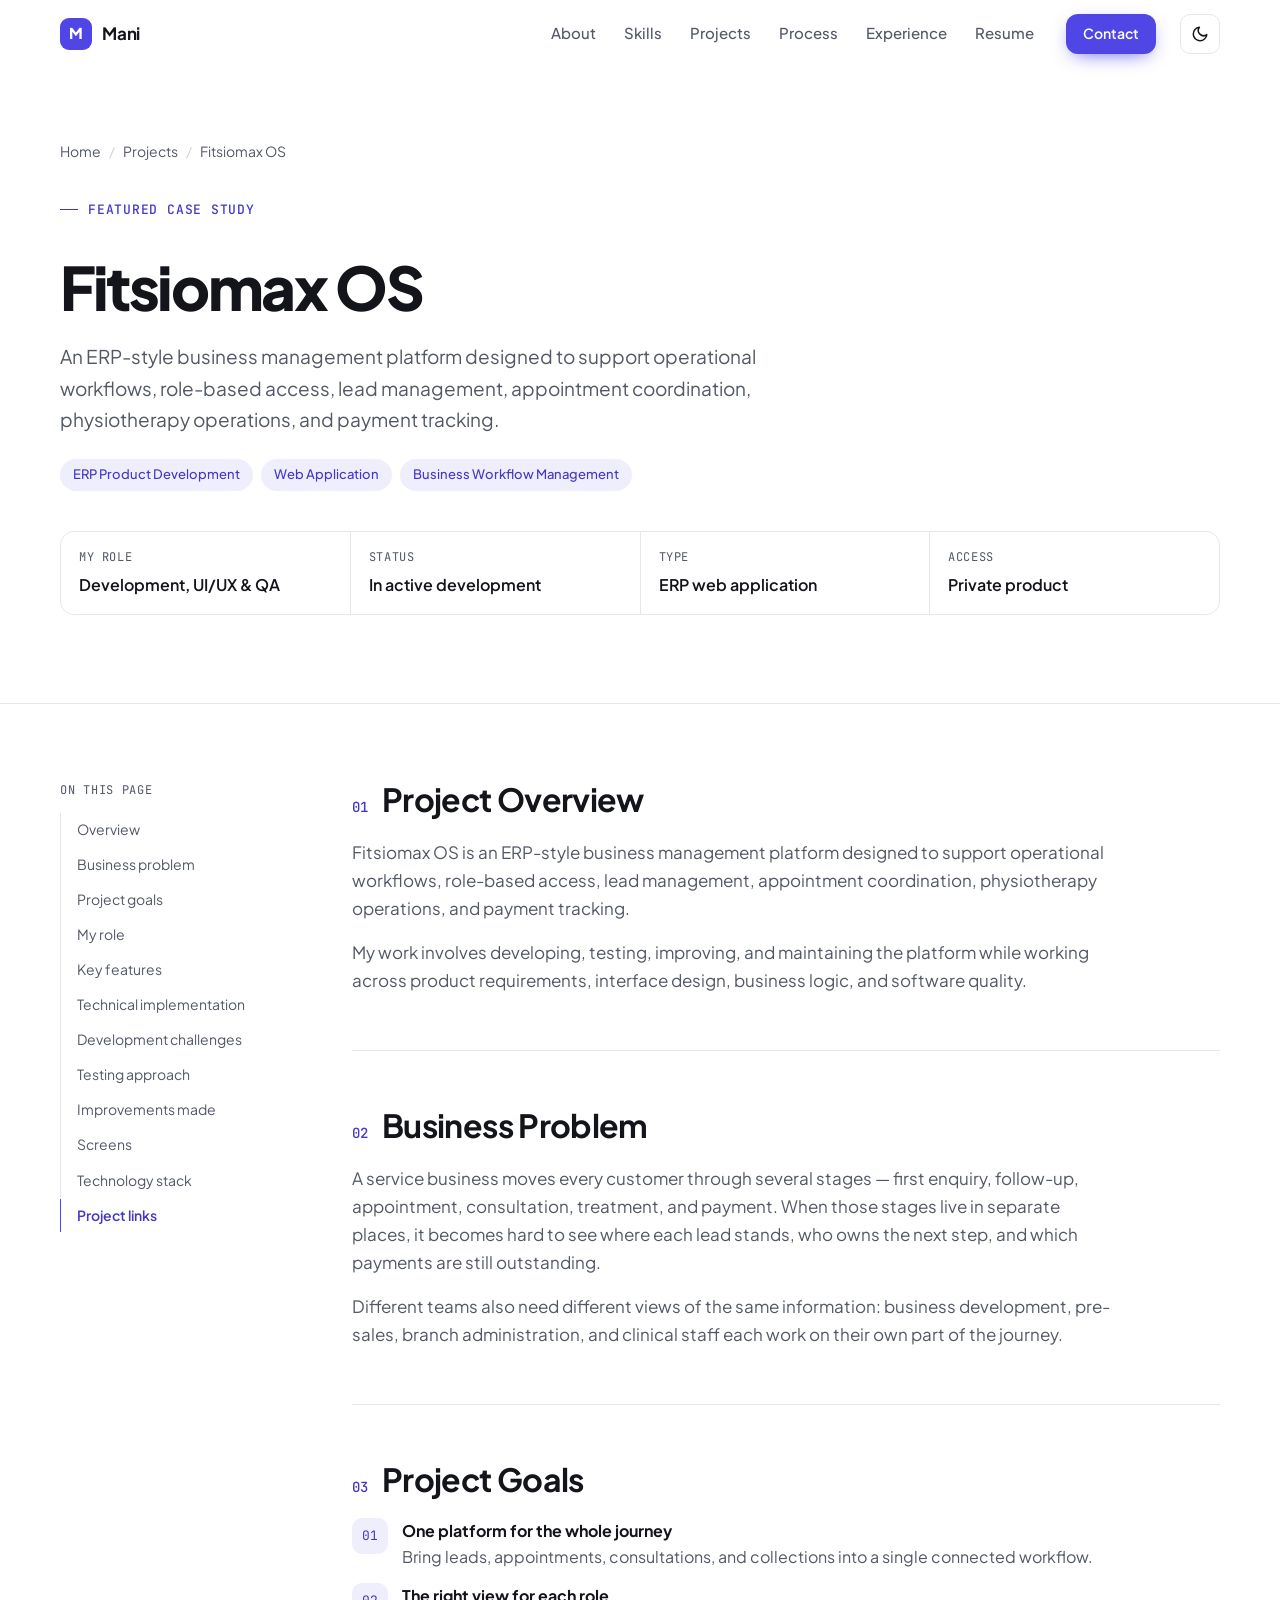
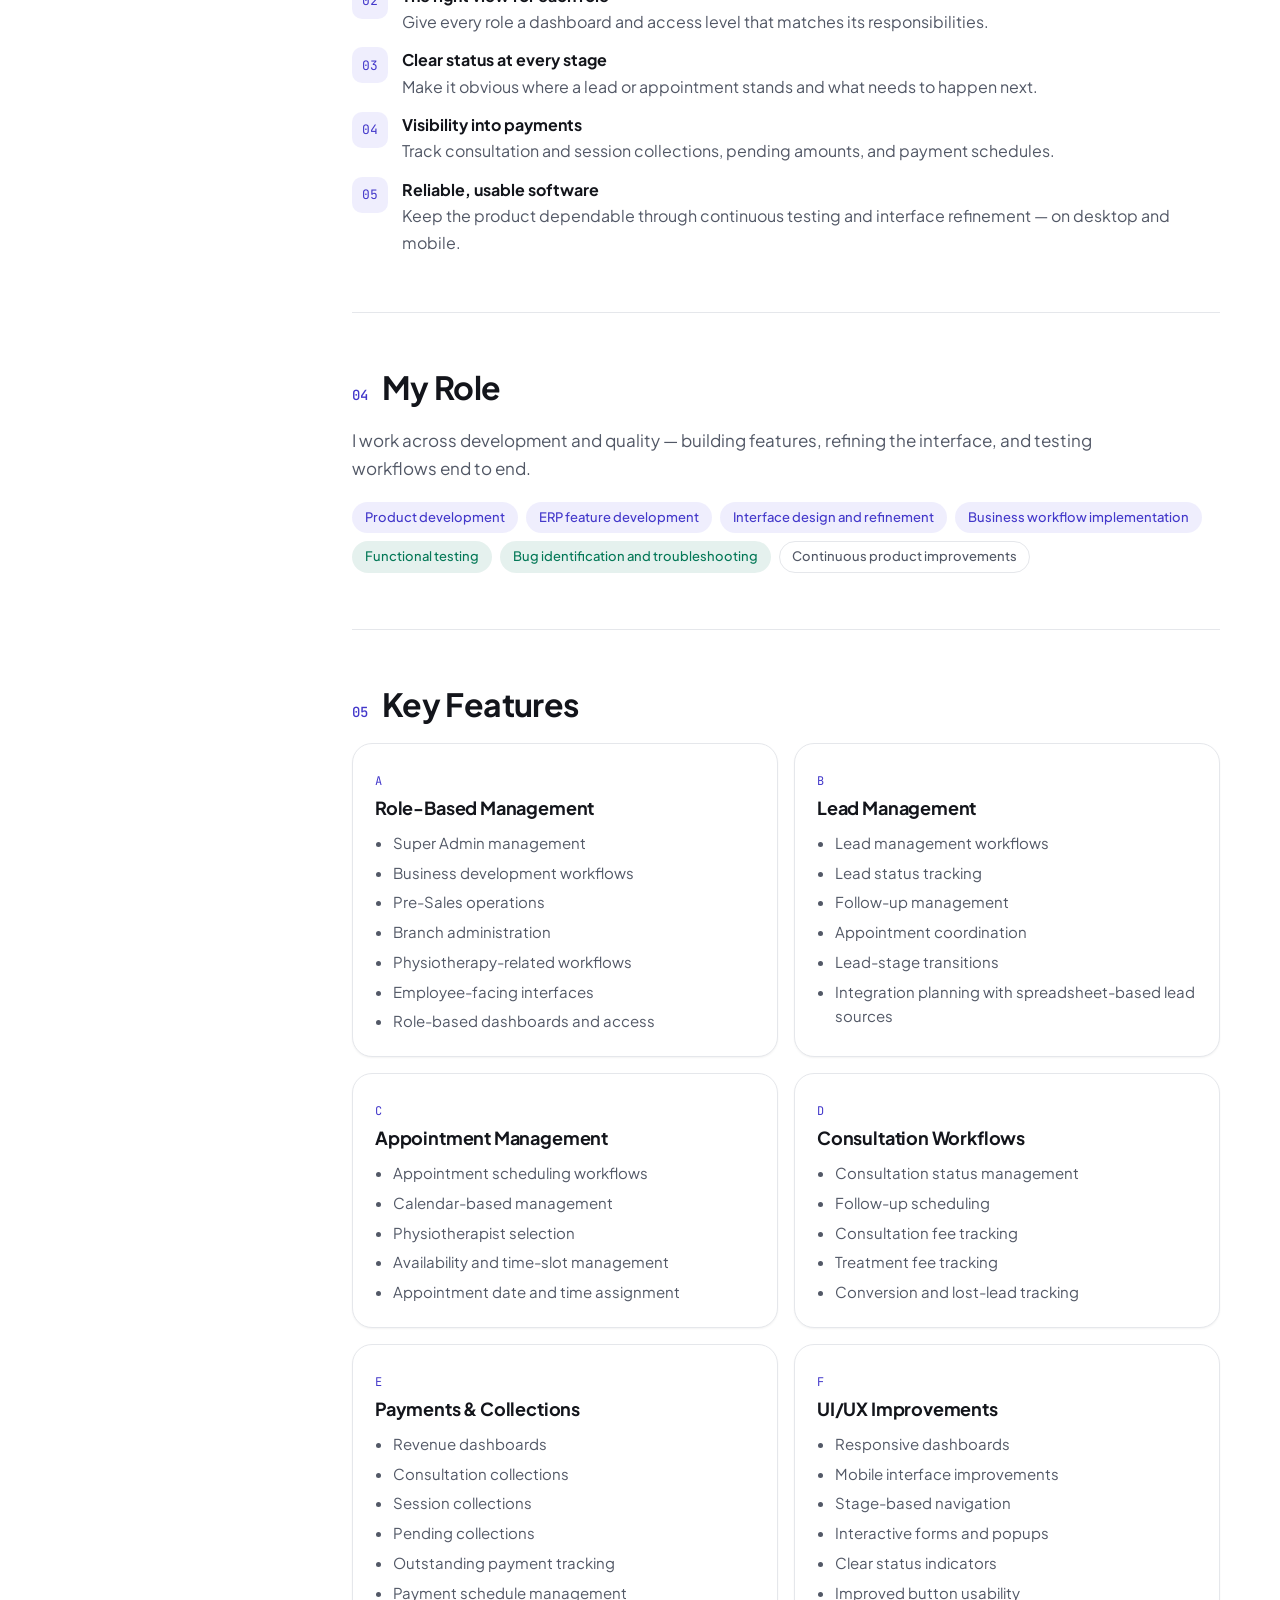
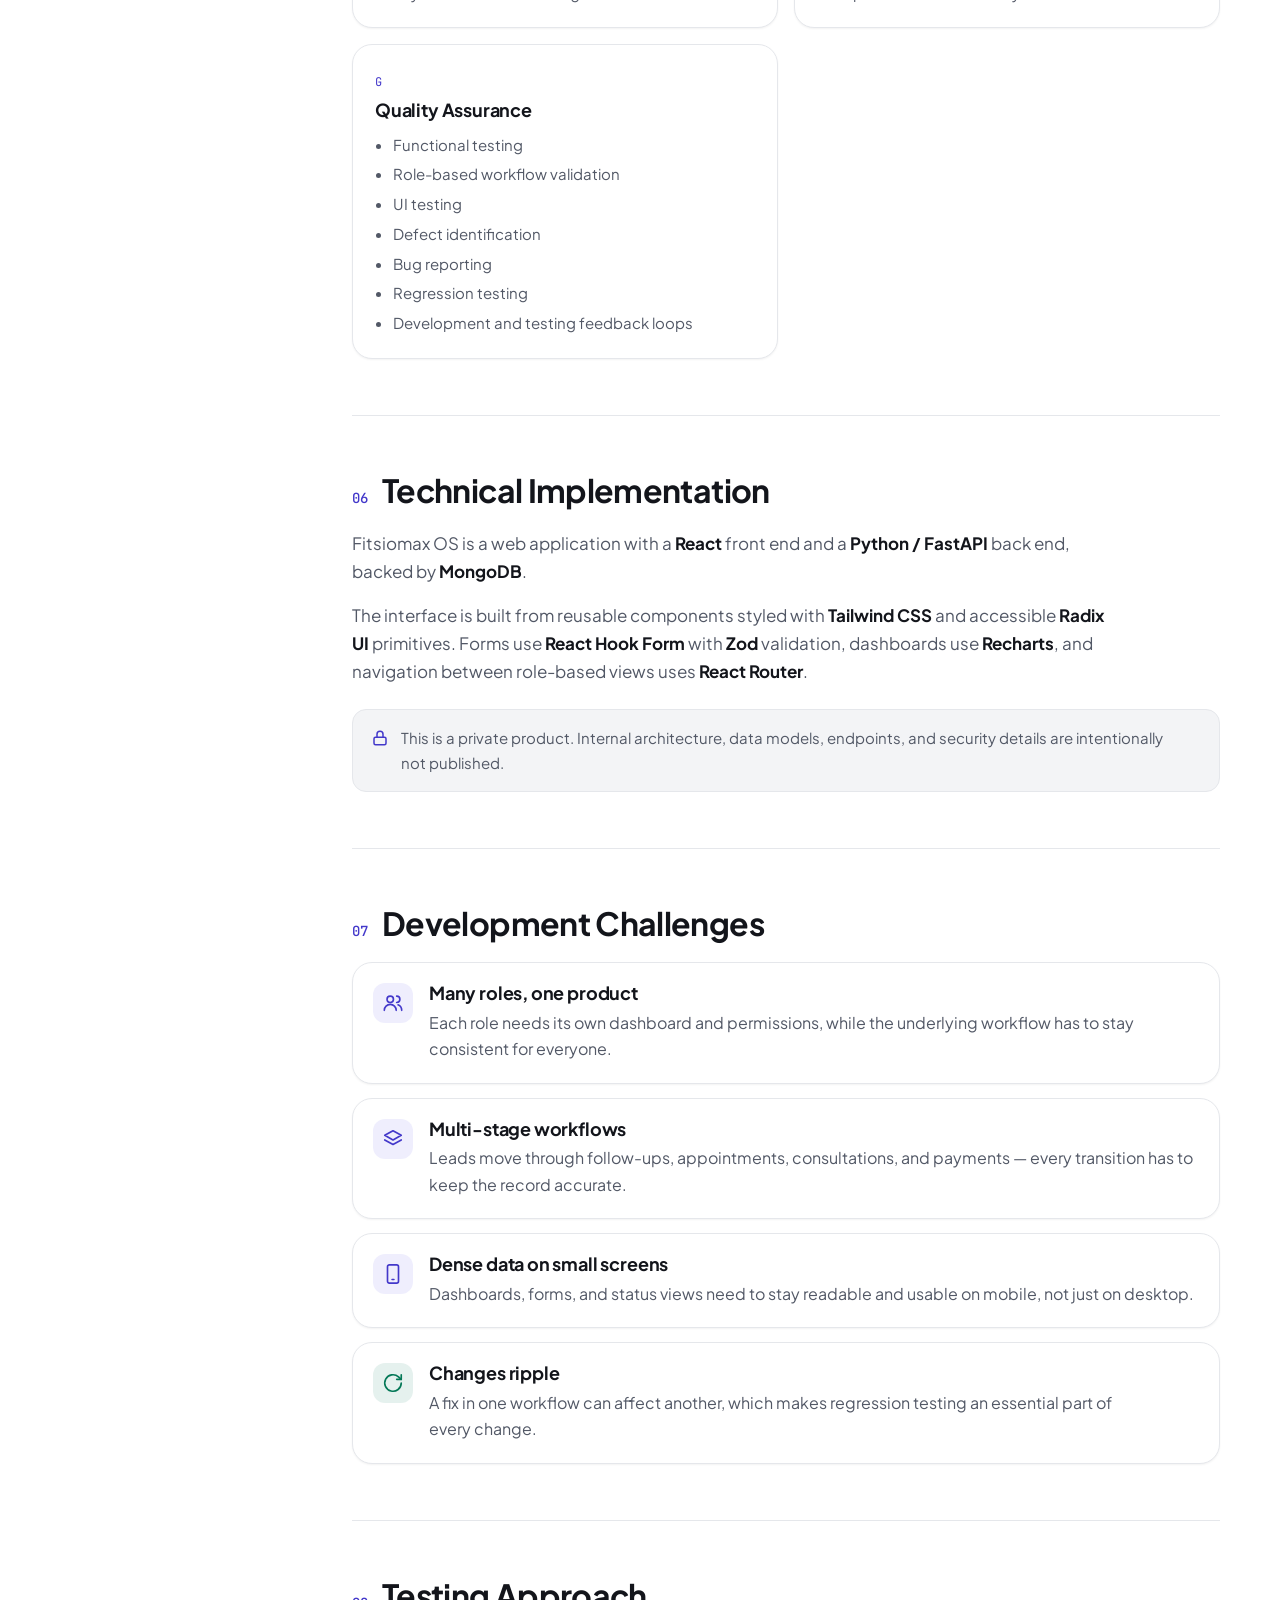
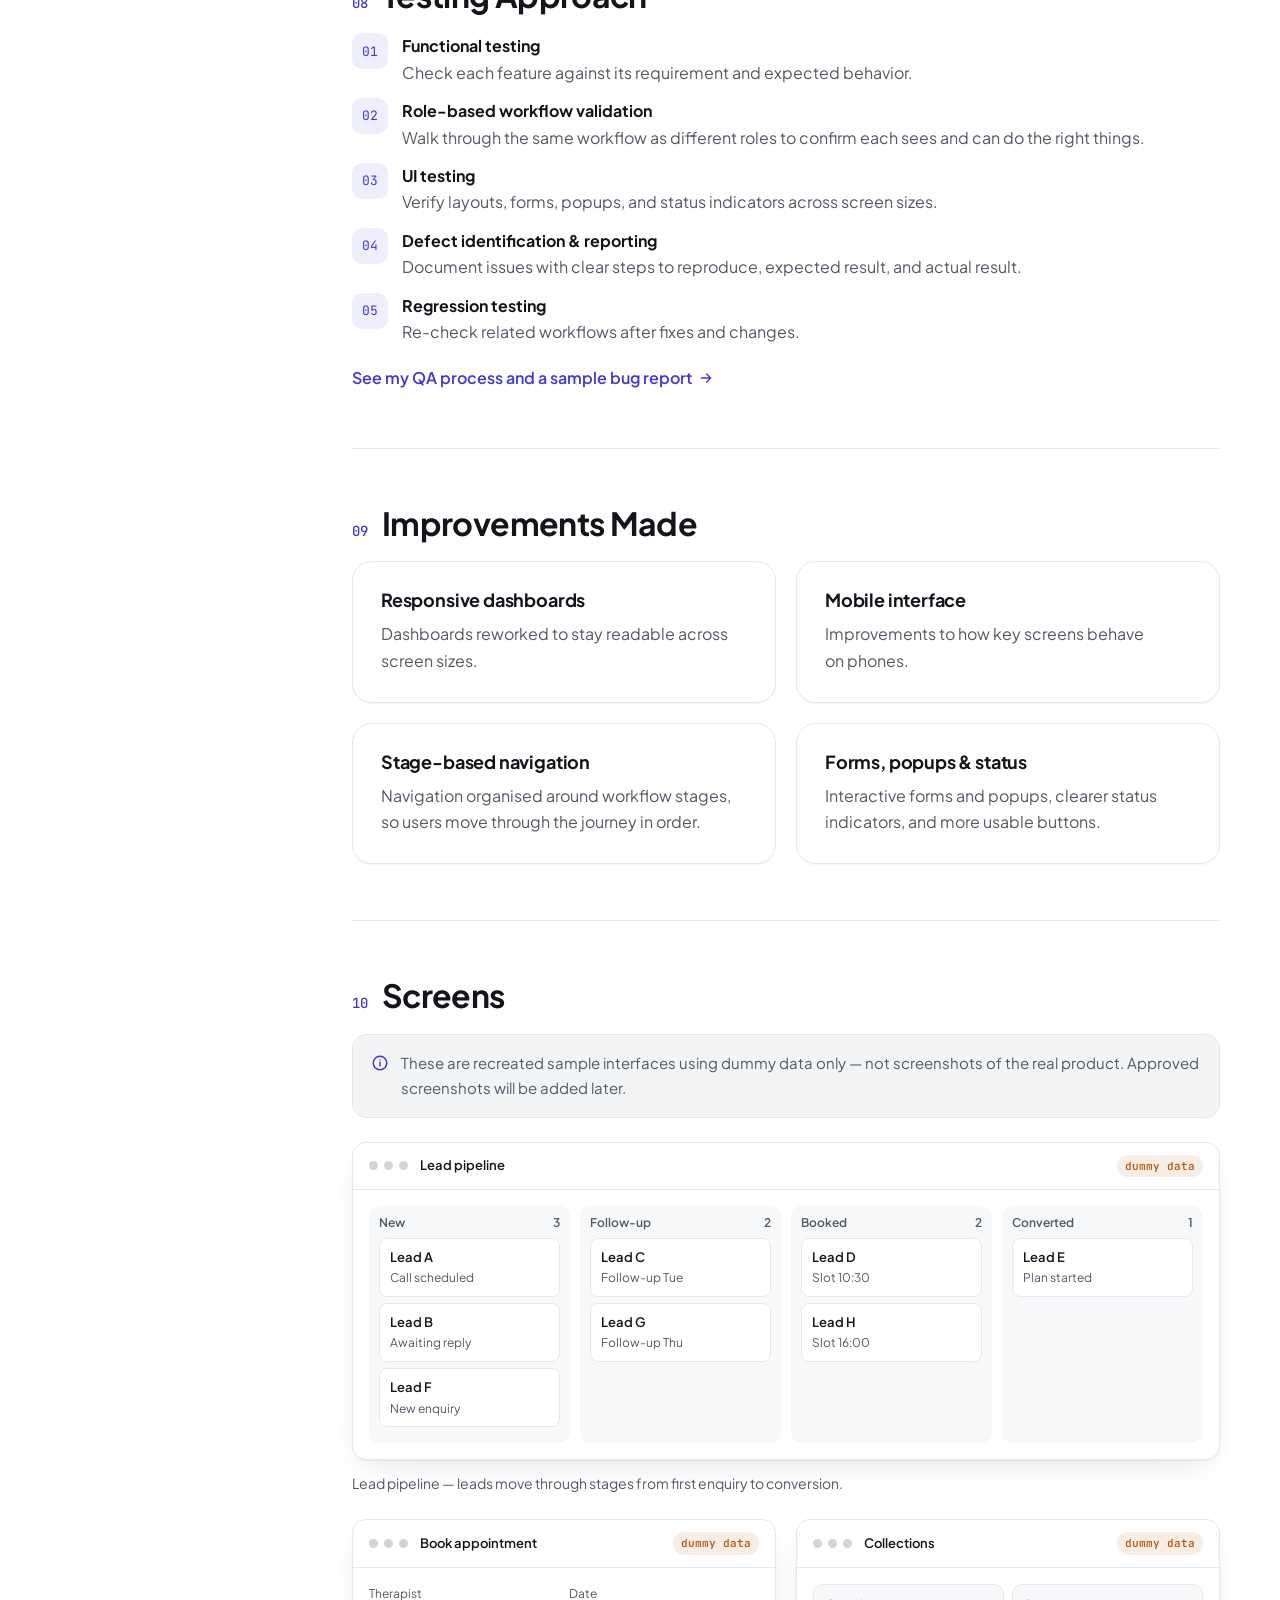
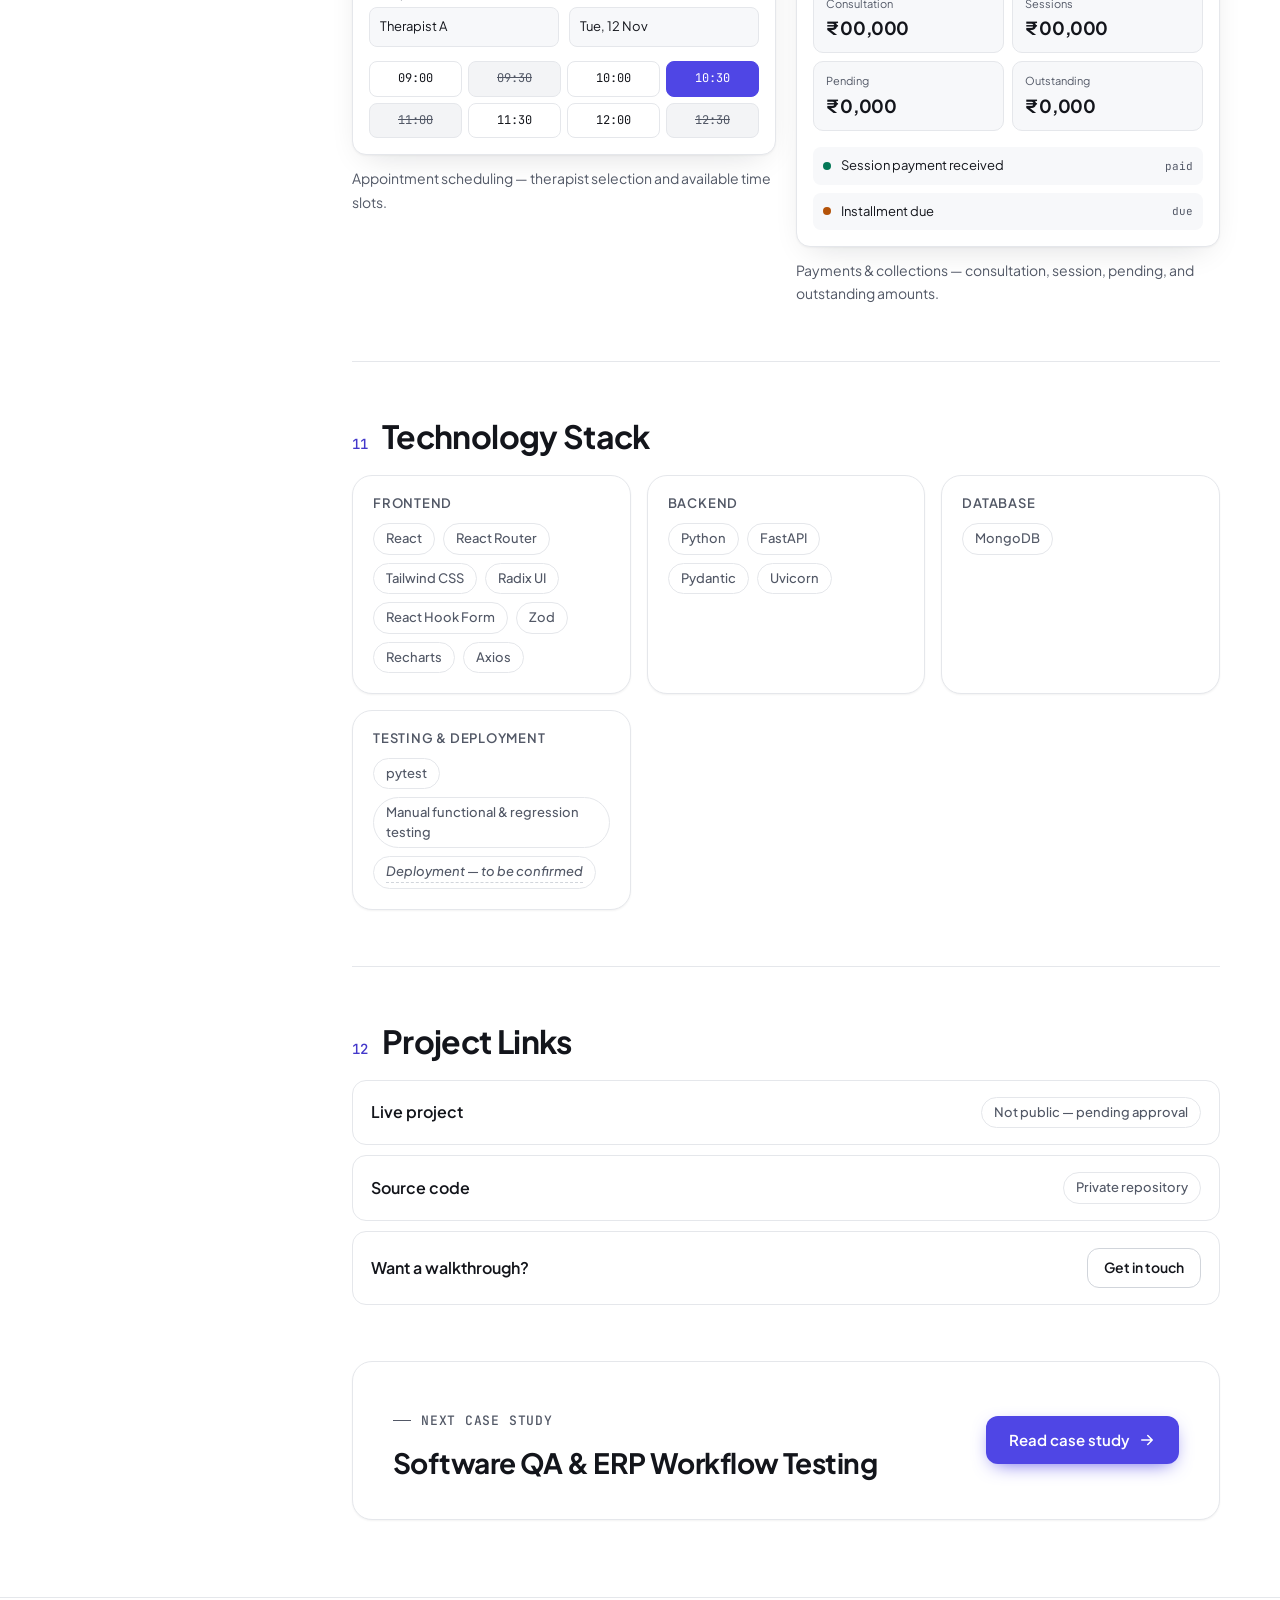
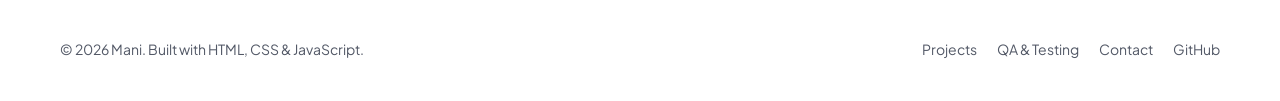
==== commit c0277546: "Remove profile photo placeholder and switch to a white background - About section is now text-only; " ====
--- a/projects/fitsiomax-os/index.html
+++ b/projects/fitsiomax-os/index.html
@@ -15,8 +15,7 @@
   <meta property="og:image" content="https://ficdrofx.github.io/MeeeWeb/assets/img/og-image.png">
   <meta name="twitter:card" content="summary_large_image">
 
-  <meta name="theme-color" content="#f6f6f3" media="(prefers-color-scheme: light)">
-  <meta name="theme-color" content="#0c0e13" media="(prefers-color-scheme: dark)">
+  <meta name="theme-color" content="#ffffff">
   <link rel="icon" href="../../assets/img/favicon.svg" type="image/svg+xml">
   <link rel="apple-touch-icon" href="../../assets/img/apple-touch-icon.png">
 
@@ -24,7 +23,7 @@
     (function () {
       var t;
       try { t = localStorage.getItem("theme"); } catch (e) {}
-      if (t !== "light" && t !== "dark") t = matchMedia("(prefers-color-scheme: dark)").matches ? "dark" : "light";
+      if (t !== "light" && t !== "dark") t = "light";
       document.documentElement.setAttribute("data-theme", t);
       document.documentElement.classList.add("js");
     })();
--- a/assets/css/styles.css
+++ b/assets/css/styles.css
@@ -9,13 +9,14 @@
   --font-sans: "Plus Jakarta Sans", system-ui, -apple-system, "Segoe UI", Roboto, sans-serif;
   --font-mono: "JetBrains Mono", ui-monospace, SFMono-Regular, Consolas, monospace;
 
-  --bg: #f6f6f3;
+  --bg: #ffffff;
   --surface: #ffffff;
-  --surface-2: #efefea;
+  --surface-2: #f3f4f6;
+  --inset: #f7f8fa;
   --text: #13151b;
   --text-muted: #525866;
-  --border: #e2e2dc;
-  --border-strong: #cdcdc6;
+  --border: #e5e7eb;
+  --border-strong: #d1d5db;
 
   --accent: #4f46e5;
   --accent-hover: #4338ca;
@@ -31,7 +32,7 @@
 
   --shadow-sm: 0 1px 2px rgb(15 17 23 / 0.05);
   --shadow: 0 1px 2px rgb(15 17 23 / 0.04), 0 12px 32px -14px rgb(15 17 23 / 0.16);
-  --header-bg: rgb(246 246 243 / 0.82);
+  --header-bg: rgb(255 255 255 / 0.85);
   --grid-line: rgb(19 21 27 / 0.055);
 
   --radius-lg: 20px;
@@ -51,6 +52,7 @@
   --bg: #0c0e13;
   --surface: #13161d;
   --surface-2: #1a1e27;
+  --inset: #0c0e13;
   --text: #ecedf1;
   --text-muted: #a3a9b7;
   --border: #242936;
@@ -489,7 +491,7 @@
   padding: 10px 12px;
   border: 1px solid var(--border);
   border-radius: var(--radius-sm);
-  background: var(--bg);
+  background: var(--inset);
 }
 .mock-stat span { display: block; font-size: 0.6875rem; color: var(--text-muted); white-space: nowrap; overflow: hidden; text-overflow: ellipsis; }
 .mock-stat strong { font-size: 1.125rem; letter-spacing: -0.02em; }
@@ -519,7 +521,7 @@
   font-size: 0.8125rem;
   padding: 8px 10px;
   border-radius: 8px;
-  background: var(--bg);
+  background: var(--inset);
 }
 .mock-rows li span:last-child { margin-left: auto; font-family: var(--font-mono); font-size: 0.6875rem; color: var(--text-muted); }
 .dot { width: 8px; height: 8px; border-radius: 50%; flex: none; background: var(--accent); }
@@ -533,7 +535,7 @@
   .mock-board { grid-template-columns: repeat(3, minmax(0, 1fr)); }
   .mock-board .mock-col:nth-child(4) { display: none; }
 }
-.mock-col { background: var(--bg); border-radius: var(--radius-sm); padding: 10px; min-width: 0; }
+.mock-col { background: var(--inset); border-radius: var(--radius-sm); padding: 10px; min-width: 0; }
 .mock-col h4 {
   display: flex; justify-content: space-between;
   font-size: 0.75rem; font-weight: 600; color: var(--text-muted); margin-bottom: 8px; letter-spacing: 0;
@@ -557,7 +559,7 @@
   padding: 8px 10px;
   border: 1px solid var(--border);
   border-radius: 8px;
-  background: var(--bg);
+  background: var(--inset);
   color: var(--text);
   font-size: 0.8125rem;
 }
@@ -629,7 +631,7 @@
   padding: 12px 14px;
   border: 1px solid var(--border-strong);
   border-radius: var(--radius-sm);
-  background: var(--bg);
+  background: var(--inset);
   font-size: 1rem;
   transition: border-color 0.2s, box-shadow 0.2s;
 }
@@ -825,49 +827,15 @@
 /* About */
 .about-grid {
   display: grid;
-  grid-template-columns: minmax(0, 340px) minmax(0, 1fr);
+  grid-template-columns: minmax(0, 0.8fr) minmax(0, 1.2fr);
   gap: clamp(32px, 6vw, 72px);
   align-items: start;
   margin-bottom: clamp(40px, 6vw, 64px);
 }
-.profile-card { margin: 0; }
-.profile-photo {
-  position: relative;
-  aspect-ratio: 4 / 5;
-  border-radius: var(--radius-lg);
-  border: 1px solid var(--border);
-  background:
-    radial-gradient(circle at 30% 20%, var(--accent-soft), transparent 60%),
-    var(--surface-2);
-  display: grid;
-  place-items: center;
-  overflow: hidden;
-}
-.profile-photo img { width: 100%; height: 100%; object-fit: cover; }
-.profile-monogram {
-  font-size: 6rem;
-  font-weight: 800;
-  letter-spacing: -0.05em;
-  color: var(--accent-text);
-  opacity: 0.85;
-}
-.profile-photo-note {
-  position: absolute;
-  bottom: 14px;
-  left: 50%;
-  transform: translateX(-50%);
-  font-family: var(--font-mono);
-  font-size: 0.6875rem;
-  color: var(--text-muted);
-  white-space: nowrap;
-}
-.profile-card figcaption { margin-top: 16px; display: grid; gap: 2px; }
-.profile-card figcaption strong { font-size: 1.125rem; }
-.profile-card figcaption span { color: var(--text-muted); font-size: 0.9375rem; }
+.about-intro { position: sticky; top: calc(var(--header-h) + 32px); }
+.about-role { margin-top: 20px; font-weight: 500; color: var(--text-muted); }
 
 .about-copy { display: grid; gap: 18px; font-size: 1.0625rem; color: var(--text-muted); }
-.about-copy .section-title { color: var(--text); }
-.about-copy .eyebrow { margin-bottom: 0; }
 
 .now-card {
   display: flex;
@@ -885,7 +853,7 @@
 
 @media (max-width: 799px) {
   .about-grid { grid-template-columns: 1fr; }
-  .profile-card { max-width: 300px; }
+  .about-intro { position: static; }
 }
 
 /* Skills */
@@ -1364,7 +1332,7 @@
 .bug-id { font-family: var(--font-mono); font-weight: 600; font-size: 0.875rem; margin-right: auto; }
 .bug-fields { display: grid; grid-template-columns: 180px 1fr; margin: 0; }
 .bug-fields dt, .bug-fields dd { padding: 12px 20px; border-bottom: 1px solid var(--border); margin: 0; }
-.bug-fields dt { font-size: 0.8125rem; font-weight: 600; color: var(--text-muted); background: var(--bg); }
+.bug-fields dt { font-size: 0.8125rem; font-weight: 600; color: var(--text-muted); background: var(--inset); }
 .bug-fields dd ol { padding-left: 18px; display: grid; gap: 4px; }
 .bug-fields > :nth-last-child(-n + 2) { border-bottom: 0; }
 .expected { color: var(--green); font-weight: 500; }
@@ -1380,13 +1348,13 @@
 .table { width: 100%; border-collapse: collapse; font-size: 0.875rem; min-width: 640px; }
 .table caption { text-align: left; padding: 14px 16px; font-weight: 600; border-bottom: 1px solid var(--border); }
 .table th, .table td { padding: 12px 16px; text-align: left; border-bottom: 1px solid var(--border); vertical-align: top; }
-.table th { font-size: 0.75rem; text-transform: uppercase; letter-spacing: 0.05em; color: var(--text-muted); background: var(--bg); font-weight: 600; }
+.table th { font-size: 0.75rem; text-transform: uppercase; letter-spacing: 0.05em; color: var(--text-muted); background: var(--inset); font-weight: 600; }
 .table tr:last-child td { border-bottom: 0; }
 .table td:first-child { font-family: var(--font-mono); white-space: nowrap; }
 
 /* 404 */
 .not-found { min-height: calc(100vh - var(--header-h) - 120px); display: grid; place-items: center; text-align: center; padding-block: 64px; }
-.not-found-code { font-family: var(--font-mono); font-size: clamp(4rem, 14vw, 8rem); font-weight: 500; letter-spacing: -0.05em; color: var(--accent-text); line-height: 1; }
+.not-found .not-found-code { font-family: var(--font-mono); font-size: clamp(4rem, 14vw, 8rem); font-weight: 500; letter-spacing: -0.05em; color: var(--accent-text); line-height: 1; }
 .not-found h1 { font-size: clamp(1.75rem, 4vw, 2.5rem); margin-top: 16px; }
 .not-found p { color: var(--text-muted); margin: 14px auto 0; max-width: 460px; }
 .not-found .hero-actions { justify-content: center; }
